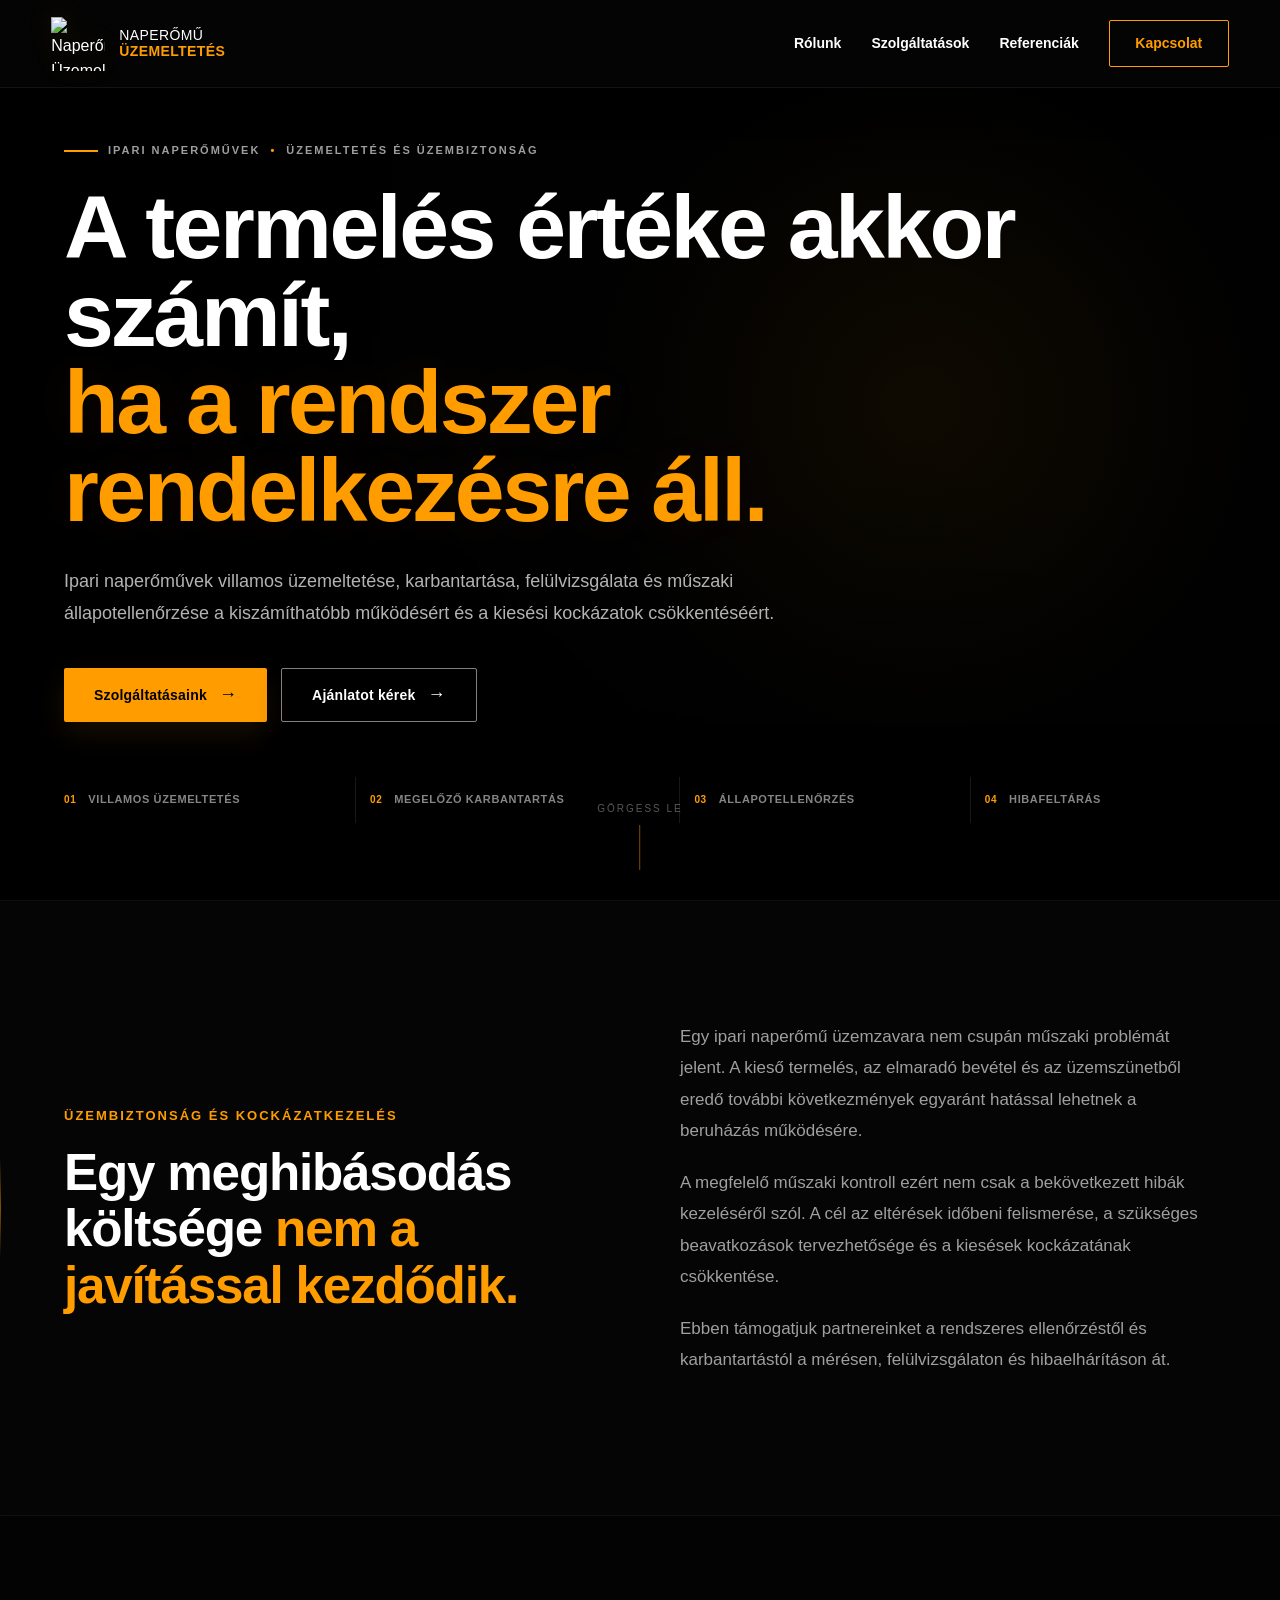
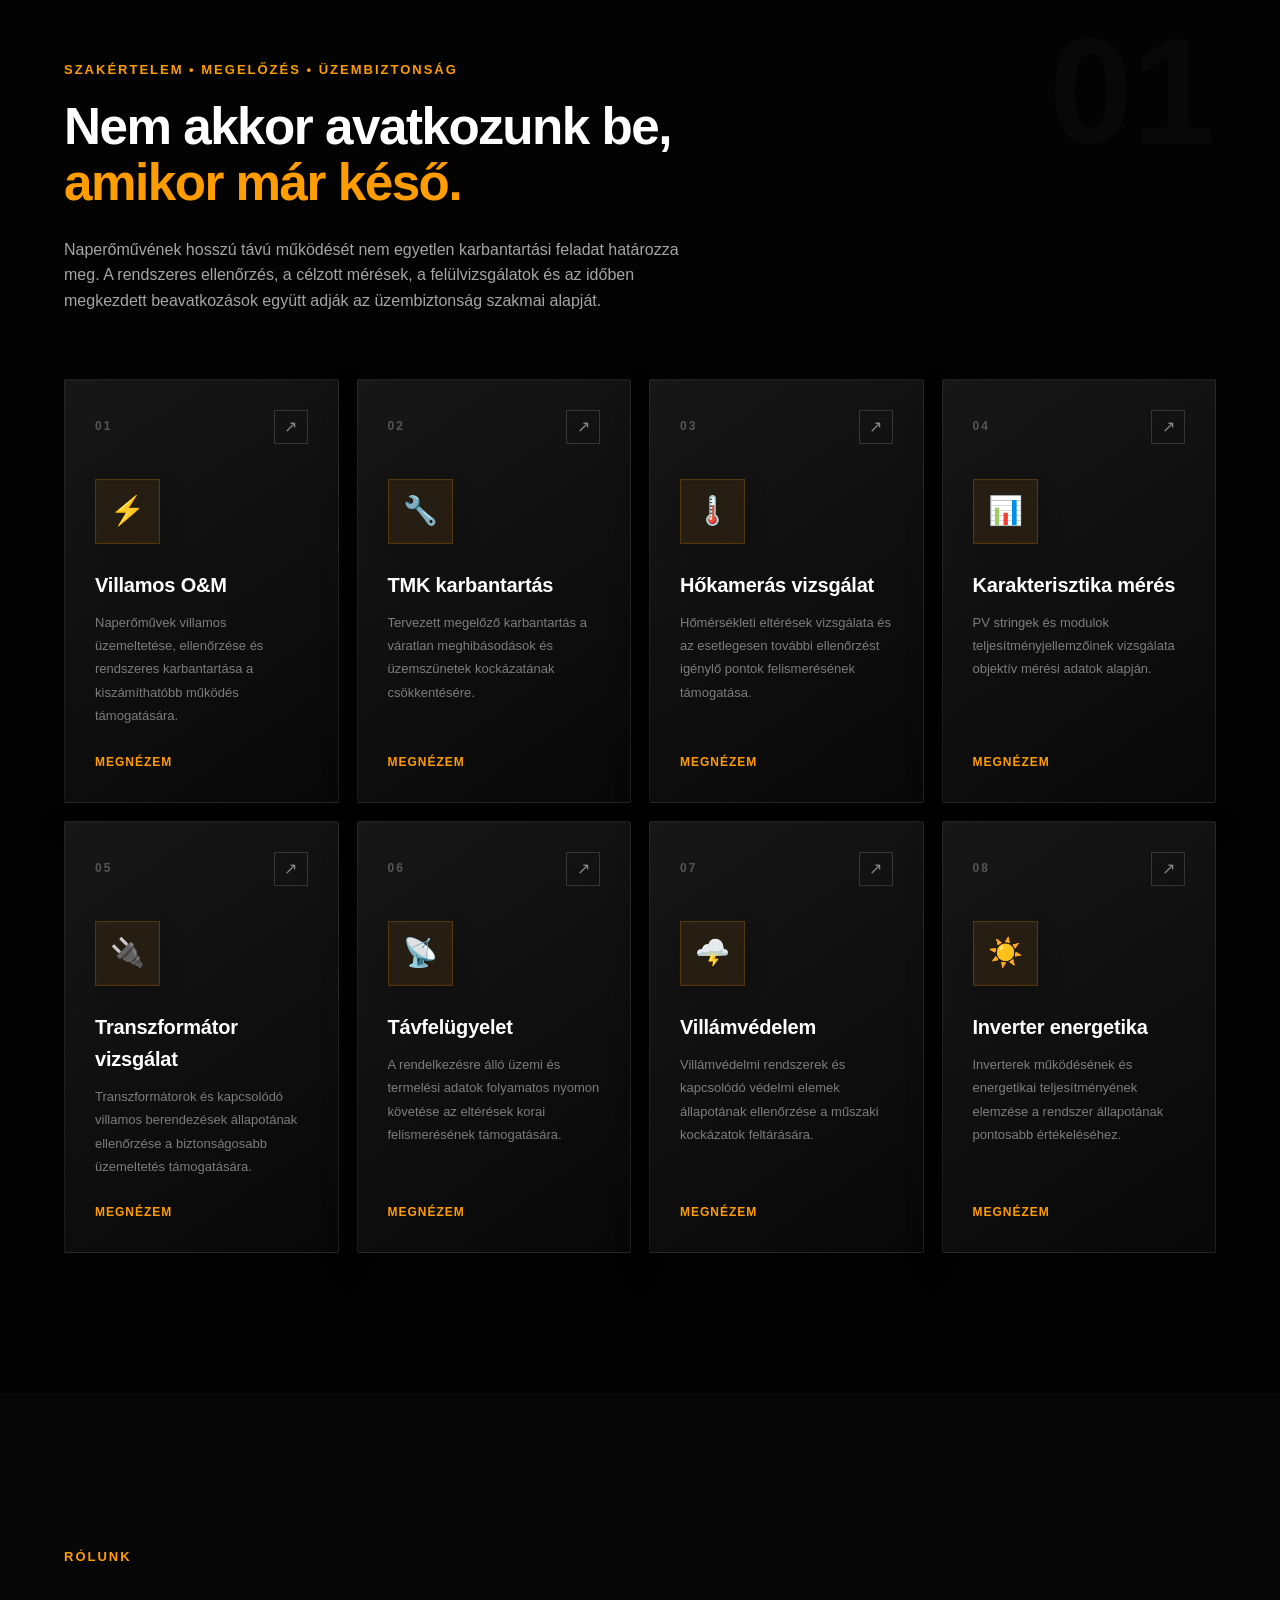
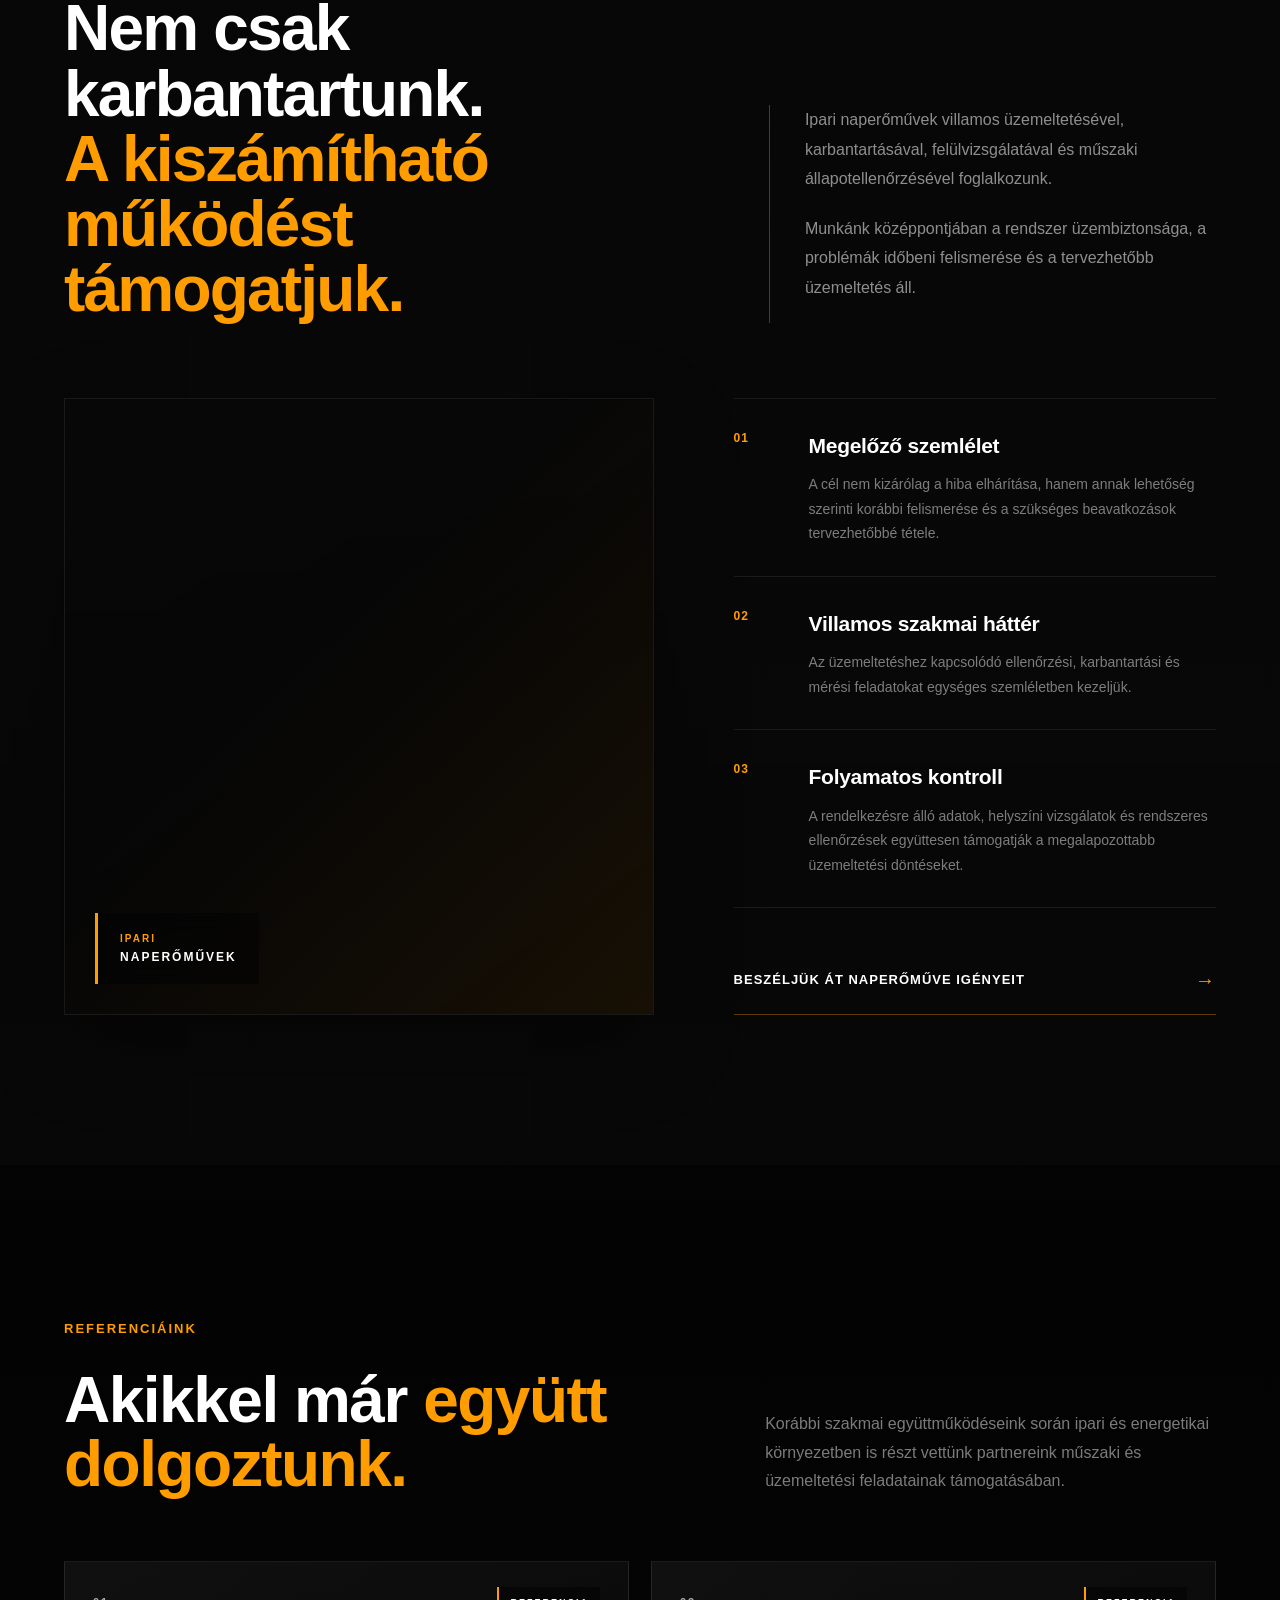
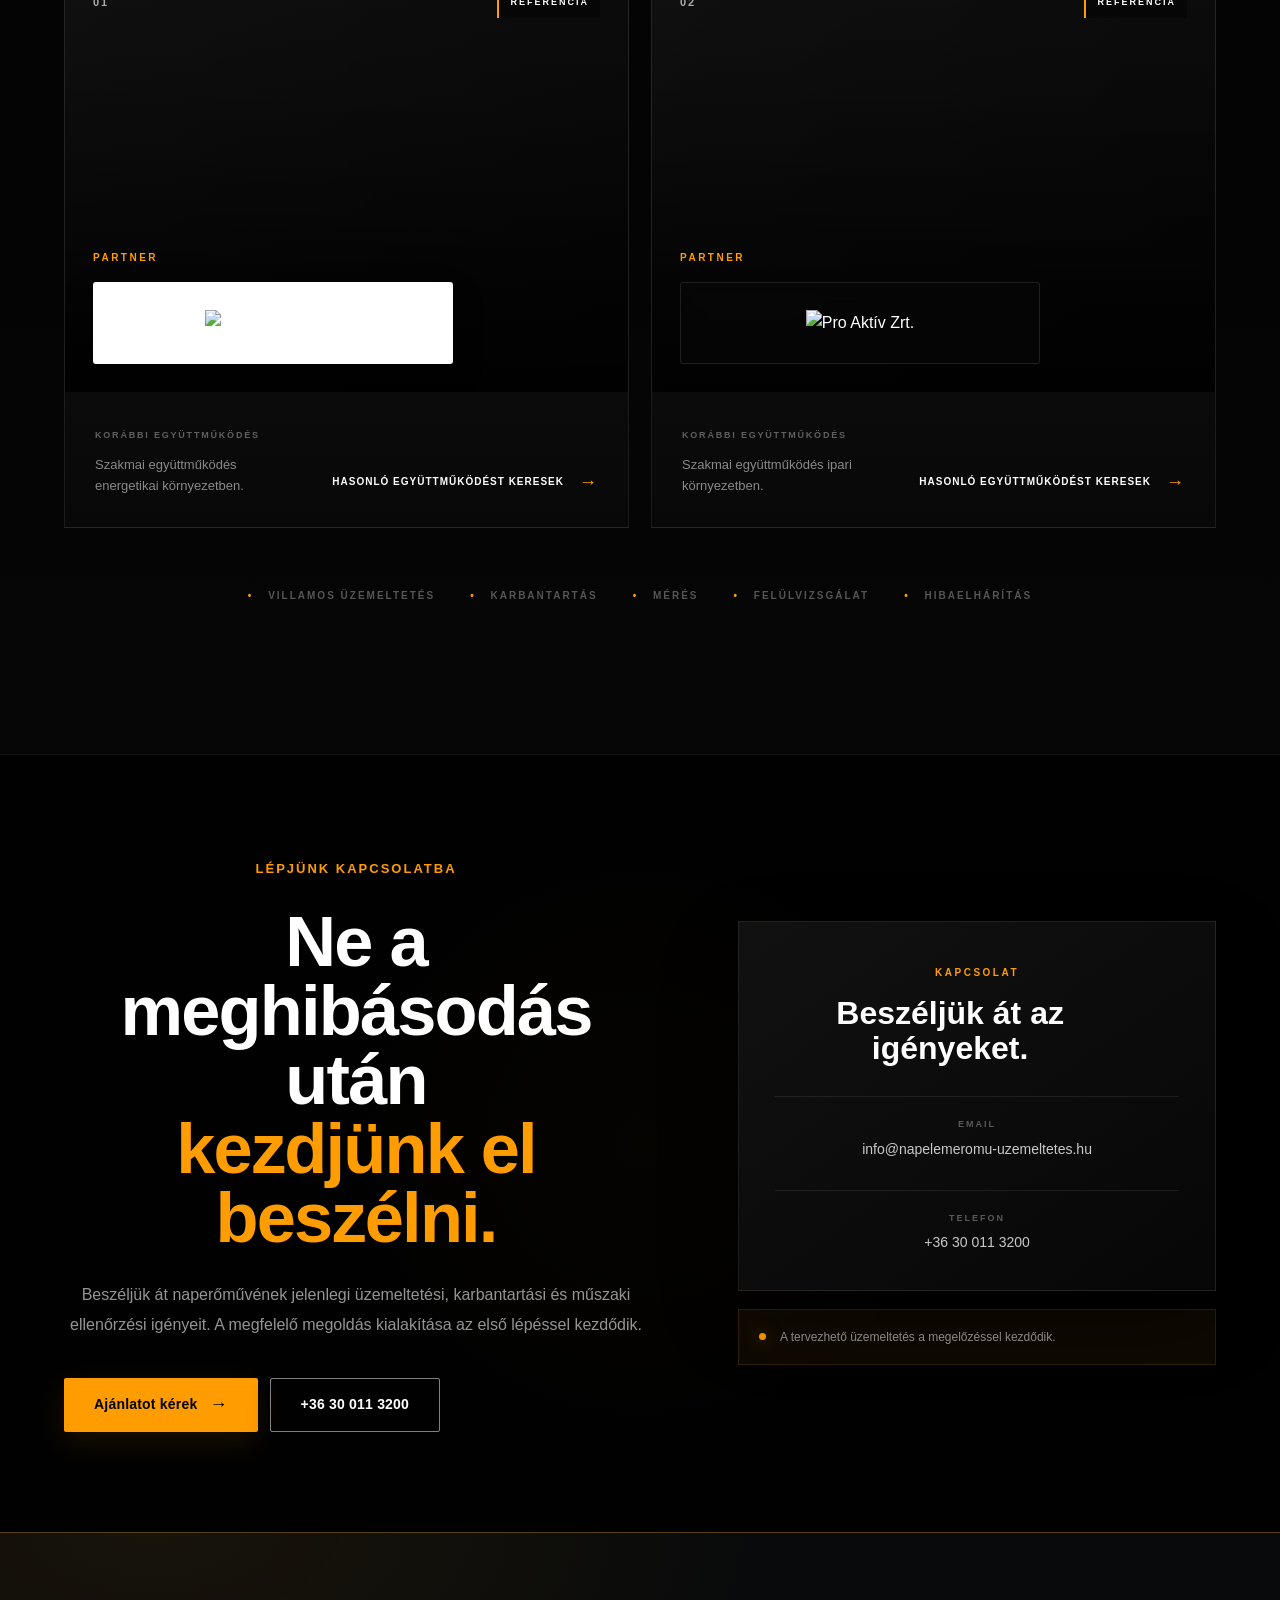
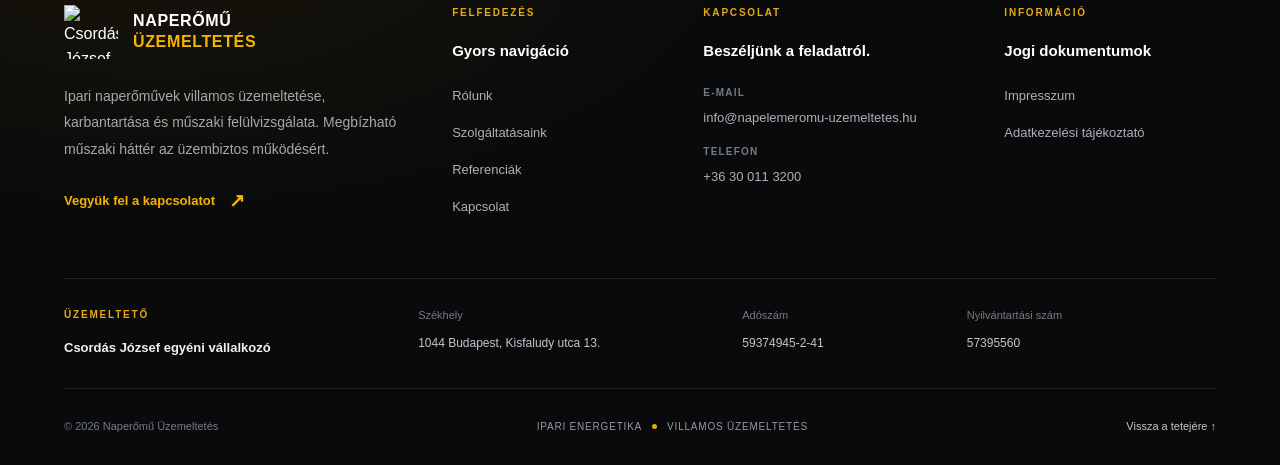
==== index.html @ d8855a9f "Add files via upload" ====
<!DOCTYPE html>
<html lang="hu">

<head>

    <meta charset="UTF-8">

    <meta
        name="viewport"
        content="width=device-width, initial-scale=1.0"
    >

    <title>
        Naperőmű Üzemeltetés | Villamos karbantartás és felülvizsgálat
    </title>

    <meta
        name="description"
        content="Ipari naperőművek villamos üzemeltetése, karbantartása, felülvizsgálata, mérése és hibafeltárása."
    >

    <link rel="stylesheet" href="style.css">
    <link rel="stylesheet" href="home.css">

</head>


<body id="top">


    <!-- =========================
         NAVBAR
    ========================== -->

    <header class="navbar">

        <div class="nav-container">

            <a href="index.html" class="logo">

                <img
                    src="images/logo.png"
                    alt="Naperőmű Üzemeltetés"
                >

                <div class="logo-text">

                    <span>
                        NAPERŐMŰ
                    </span>

                    <strong>
                        ÜZEMELTETÉS
                    </strong>

                </div>

            </a>


            <nav class="nav-menu">

                <a href="#rolunk">
                    Rólunk
                </a>

                <a href="#szolgaltatasok">
                    Szolgáltatások
                </a>

                <a href="#referenciak">
                    Referenciák
                </a>

                <a
                    href="#kapcsolat"
                    class="nav-button"
                >
                    Kapcsolat
                </a>

            </nav>


            <button
                class="menu-toggle"
                id="menuToggle"
            >
                ☰
            </button>

        </div>

    </header>



    <main>


        <!-- =========================
             HERO
        ========================== -->

        <section class="hero hero-premium">

            <div class="hero-overlay"></div>


            <div class="hero-content">


                <div class="hero-premium-label">

                    <span class="hero-premium-line"></span>

                    <span>
                        IPARI NAPERŐMŰVEK
                    </span>

                    <span class="hero-premium-dot">
                        •
                    </span>

                    <span>
                        ÜZEMELTETÉS ÉS ÜZEMBIZTONSÁG
                    </span>

                </div>



                <h1>

                    A termelés értéke akkor számít,
                    <span>
                        ha a rendszer rendelkezésre áll.
                    </span>

                </h1>



                <p>

                    Ipari naperőművek villamos üzemeltetése,
                    karbantartása, felülvizsgálata és műszaki
                    állapotellenőrzése a kiszámíthatóbb működésért
                    és a kiesési kockázatok csökkentéséért.

                </p>



                <div class="hero-buttons">

                    <a
                        href="#szolgaltatasok"
                        class="btn btn-primary"
                    >
                        Szolgáltatásaink
                        <span class="btn-arrow">→</span>
                    </a>


                    <a
                        href="#kapcsolat"
                        class="btn btn-outline"
                    >
                        Ajánlatot kérek
                        <span class="btn-arrow">→</span>
                    </a>

                </div>



                <div class="hero-trust">

                    <div class="hero-trust-item">

                        <span class="hero-trust-number">
                            01
                        </span>

                        <span>
                            Villamos üzemeltetés
                        </span>

                    </div>


                    <div class="hero-trust-item">

                        <span class="hero-trust-number">
                            02
                        </span>

                        <span>
                            Megelőző karbantartás
                        </span>

                    </div>


                    <div class="hero-trust-item">

                        <span class="hero-trust-number">
                            03
                        </span>

                        <span>
                            Állapotellenőrzés
                        </span>

                    </div>


                    <div class="hero-trust-item">

                        <span class="hero-trust-number">
                            04
                        </span>

                        <span>
                            Hibafeltárás
                        </span>

                    </div>

                </div>


            </div>


            <div class="hero-scroll">

                <span>
                    GÖRGESS LE
                </span>

                <div class="scroll-line"></div>

            </div>

        </section>



        <!-- =========================
             INTRO
        ========================== -->

        <section class="intro">

            <div class="section-container">

                <div class="intro-grid">


                    <div>

                        <span class="section-label">
                            ÜZEMBIZTONSÁG ÉS KOCKÁZATKEZELÉS
                        </span>


                        <h2>

                            Egy meghibásodás költsége
                            <span>
                                nem a javítással kezdődik.
                            </span>

                        </h2>

                    </div>


                    <div>

                        <p>
                            Egy ipari naperőmű üzemzavara nem csupán
                            műszaki problémát jelent. A kieső termelés,
                            az elmaradó bevétel és az üzemszünetből eredő
                            további következmények egyaránt hatással lehetnek
                            a beruházás működésére.
                        </p>


                        <p>
                            A megfelelő műszaki kontroll ezért nem csak
                            a bekövetkezett hibák kezeléséről szól.
                            A cél az eltérések időbeni felismerése,
                            a szükséges beavatkozások tervezhetősége
                            és a kiesések kockázatának csökkentése.
                        </p>


                        <p>
                            Ebben támogatjuk partnereinket a rendszeres
                            ellenőrzéstől és karbantartástól a mérésen,
                            felülvizsgálaton és hibaelhárításon át.
                        </p>

                    </div>

                </div>

            </div>

        </section>



        <!-- =========================
             SZOLGÁLTATÁSOK
        ========================== -->

        <section
            class="services"
            id="szolgaltatasok"
        >

            <div class="section-container">


                <div class="section-heading services-heading">


                    <span class="section-label">

                        SZAKÉRTELEM • MEGELŐZÉS • ÜZEMBIZTONSÁG

                    </span>


                    <h2>

                        Nem akkor avatkozunk be,
                        <span>
                            amikor már késő.
                        </span>

                    </h2>


                    <p>

                        Naperőművének hosszú távú működését nem egyetlen
                        karbantartási feladat határozza meg. A rendszeres
                        ellenőrzés, a célzott mérések, a felülvizsgálatok
                        és az időben megkezdett beavatkozások együtt adják
                        az üzembiztonság szakmai alapját.

                    </p>


                </div>



                <div class="services-grid">


                    <!-- 01 -->

                    <a
                        href="szolgaltatasok/villamos-om.html"
                        class="service-card"
                    >

                        <div class="service-top">

                            <span class="service-number">
                                01
                            </span>

                            <span class="service-arrow">
                                ↗
                            </span>

                        </div>


                        <div class="service-icon">
                            ⚡
                        </div>


                        <h3>
                            Villamos O&M
                        </h3>


                        <p>
                            Naperőművek villamos üzemeltetése,
                            ellenőrzése és rendszeres karbantartása
                            a kiszámíthatóbb működés támogatására.
                        </p>


                        <span class="service-link">
                            Megnézem
                        </span>

                    </a>



                    <!-- 02 -->

                    <a
                        href="szolgaltatasok/tmk-karbantartas.html"
                        class="service-card"
                    >

                        <div class="service-top">

                            <span class="service-number">
                                02
                            </span>

                            <span class="service-arrow">
                                ↗
                            </span>

                        </div>


                        <div class="service-icon">
                            🔧
                        </div>


                        <h3>
                            TMK karbantartás
                        </h3>


                        <p>
                            Tervezett megelőző karbantartás
                            a váratlan meghibásodások és
                            üzemszünetek kockázatának csökkentésére.
                        </p>


                        <span class="service-link">
                            Megnézem
                        </span>

                    </a>



                    <!-- 03 -->

                    <a
                        href="szolgaltatasok/hokameras-vizsgalat.html"
                        class="service-card"
                    >

                        <div class="service-top">

                            <span class="service-number">
                                03
                            </span>

                            <span class="service-arrow">
                                ↗
                            </span>

                        </div>


                        <div class="service-icon">
                            🌡️
                        </div>


                        <h3>
                            Hőkamerás vizsgálat
                        </h3>


                        <p>
                            Hőmérsékleti eltérések vizsgálata
                            és az esetlegesen további ellenőrzést
                            igénylő pontok felismerésének támogatása.
                        </p>


                        <span class="service-link">
                            Megnézem
                        </span>

                    </a>



                    <!-- 04 -->

                    <a
                        href="szolgaltatasok/karakterisztika.html"
                        class="service-card"
                    >

                        <div class="service-top">

                            <span class="service-number">
                                04
                            </span>

                            <span class="service-arrow">
                                ↗
                            </span>

                        </div>


                        <div class="service-icon">
                            📊
                        </div>


                        <h3>
                            Karakterisztika mérés
                        </h3>


                        <p>
                            PV stringek és modulok teljesítményjellemzőinek
                            vizsgálata objektív mérési adatok alapján.
                        </p>


                        <span class="service-link">
                            Megnézem
                        </span>

                    </a>
                                        <!-- 05 -->

                    <a
                        href="szolgaltatasok/transzformator.html"
                        class="service-card"
                    >

                        <div class="service-top">

                            <span class="service-number">
                                05
                            </span>

                            <span class="service-arrow">
                                ↗
                            </span>

                        </div>


                        <div class="service-icon">
                            🔌
                        </div>


                        <h3>
                            Transzformátor vizsgálat
                        </h3>


                        <p>
                            Transzformátorok és kapcsolódó villamos
                            berendezések állapotának ellenőrzése
                            a biztonságosabb üzemeltetés támogatására.
                        </p>


                        <span class="service-link">
                            Megnézem
                        </span>

                    </a>



                    <!-- 06 -->

                    <a
                        href="szolgaltatasok/tavfelugyelet.html"
                        class="service-card"
                    >

                        <div class="service-top">

                            <span class="service-number">
                                06
                            </span>

                            <span class="service-arrow">
                                ↗
                            </span>

                        </div>


                        <div class="service-icon">
                            📡
                        </div>


                        <h3>
                            Távfelügyelet
                        </h3>


                        <p>
                            A rendelkezésre álló üzemi és termelési
                            adatok folyamatos nyomon követése
                            az eltérések korai felismerésének támogatására.
                        </p>


                        <span class="service-link">
                            Megnézem
                        </span>

                    </a>



                    <!-- 07 -->

                    <a
                        href="szolgaltatasok/villamvedelem.html"
                        class="service-card"
                    >

                        <div class="service-top">

                            <span class="service-number">
                                07
                            </span>

                            <span class="service-arrow">
                                ↗
                            </span>

                        </div>


                        <div class="service-icon">
                            🌩️
                        </div>


                        <h3>
                            Villámvédelem
                        </h3>


                        <p>
                            Villámvédelmi rendszerek és kapcsolódó
                            védelmi elemek állapotának ellenőrzése
                            a műszaki kockázatok feltárására.
                        </p>


                        <span class="service-link">
                            Megnézem
                        </span>

                    </a>



                    <!-- 08 -->

                    <a
                        href="szolgaltatasok/inverter-energetika.html"
                        class="service-card"
                    >

                        <div class="service-top">

                            <span class="service-number">
                                08
                            </span>

                            <span class="service-arrow">
                                ↗
                            </span>

                        </div>


                        <div class="service-icon">
                            ☀️
                        </div>


                        <h3>
                            Inverter energetika
                        </h3>


                        <p>
                            Inverterek működésének és energetikai
                            teljesítményének elemzése a rendszer
                            állapotának pontosabb értékeléséhez.
                        </p>


                        <span class="service-link">
                            Megnézem
                        </span>

                    </a>


                </div>

            </div>

        </section>



        <!-- =========================
             RÓLUNK
        ========================== -->

        <section
            class="about about-premium"
            id="rolunk"
        >

            <div class="section-container">


                <div class="about-premium-top">


                    <div>

                        <span class="section-label">
                            RÓLUNK
                        </span>


                        <h2>

                            Nem csak karbantartunk.
                            <span>
                                A kiszámítható működést támogatjuk.
                            </span>

                        </h2>

                    </div>


                    <div class="about-premium-intro">

                        <p>
                            Ipari naperőművek villamos üzemeltetésével,
                            karbantartásával, felülvizsgálatával és
                            műszaki állapotellenőrzésével foglalkozunk.
                        </p>


                        <p>
                            Munkánk középpontjában a rendszer üzembiztonsága,
                            a problémák időbeni felismerése és a tervezhetőbb
                            üzemeltetés áll.
                        </p>

                    </div>


                </div>



                <div class="about-premium-main">


                    <div class="about-premium-image">

                        <div class="about-image-overlay"></div>


                        <div class="about-image-badge">

                            <span>
                                IPARI
                            </span>

                            NAPERŐMŰVEK

                        </div>

                    </div>



                    <div class="about-premium-content">


                        <div class="about-point">

                            <div class="about-point-number">
                                01
                            </div>


                            <div>

                                <h3>
                                    Megelőző szemlélet
                                </h3>


                                <p>
                                    A cél nem kizárólag a hiba elhárítása,
                                    hanem annak lehetőség szerinti korábbi
                                    felismerése és a szükséges beavatkozások
                                    tervezhetőbbé tétele.
                                </p>

                            </div>

                        </div>



                        <div class="about-point">

                            <div class="about-point-number">
                                02
                            </div>


                            <div>

                                <h3>
                                    Villamos szakmai háttér
                                </h3>


                                <p>
                                    Az üzemeltetéshez kapcsolódó ellenőrzési,
                                    karbantartási és mérési feladatokat
                                    egységes szemléletben kezeljük.
                                </p>

                            </div>

                        </div>



                        <div class="about-point">

                            <div class="about-point-number">
                                03
                            </div>


                            <div>

                                <h3>
                                    Folyamatos kontroll
                                </h3>


                                <p>
                                    A rendelkezésre álló adatok, helyszíni
                                    vizsgálatok és rendszeres ellenőrzések
                                    együttesen támogatják a megalapozottabb
                                    üzemeltetési döntéseket.
                                </p>

                            </div>

                        </div>



                        <a
                            href="#kapcsolat"
                            class="about-premium-button"
                        >

                            Beszéljük át naperőműve igényeit

                            <span>
                                →
                            </span>

                        </a>


                    </div>

                </div>

            </div>

        </section>
                <!-- =========================
             REFERENCIÁK
        ========================== -->

        <section
            class="references references-premium"
            id="referenciak"
        >

            <div class="section-container">


                <div class="references-premium-heading">


                    <div>

                        <span class="section-label">
                            REFERENCIÁINK
                        </span>


                        <h2>

                            Akikkel már
                            <span>
                                együtt dolgoztunk.
                            </span>

                        </h2>

                    </div>


                    <p>
                        Korábbi szakmai együttműködéseink során
                        ipari és energetikai környezetben is
                        részt vettünk partnereink műszaki és
                        üzemeltetési feladatainak támogatásában.
                    </p>


                </div>



                <div class="references-client-grid">


                    <!-- ID ENERGY -->

                    <article class="reference-client-card">


                        <div
                            class="reference-client-image reference-client-image-1"
                        >

                            <div class="reference-client-overlay"></div>


                            <div class="reference-client-top">

                                <span class="reference-client-number">
                                    01
                                </span>


                                <span class="reference-client-label">
                                    REFERENCIA
                                </span>

                            </div>


                            <div
                                class="reference-client-title reference-client-title-logo"
                            >

                                <span>
                                    PARTNER
                                </span>


                                <div
                                    class="reference-logo-box reference-logo-light"
                                >

                                    <img
                                        src="images/id-energy-logo.jpg"
                                        alt="ID Energy Group"
                                    >

                                </div>

                            </div>


                        </div>



                        <div class="reference-client-bottom">


                            <div>

                                <span class="reference-client-tag">
                                    KORÁBBI EGYÜTTMŰKÖDÉS
                                </span>


                                <p>
                                    Szakmai együttműködés
                                    energetikai környezetben.
                                </p>

                            </div>


                            <a href="#kapcsolat">

                                Hasonló együttműködést keresek

                                <strong>
                                    →
                                </strong>

                            </a>


                        </div>


                    </article>



                    <!-- PRO AKTÍV -->

                    <article class="reference-client-card">


                        <div
                            class="reference-client-image reference-client-image-2"
                        >

                            <div class="reference-client-overlay"></div>


                            <div class="reference-client-top">

                                <span class="reference-client-number">
                                    02
                                </span>


                                <span class="reference-client-label">
                                    REFERENCIA
                                </span>

                            </div>


                            <div
                                class="reference-client-title reference-client-title-logo"
                            >

                                <span>
                                    PARTNER
                                </span>


                                <div
                                    class="reference-logo-box reference-logo-dark"
                                >

                                    <img
                                        src="images/pro-aktiv-logo.png"
                                        alt="Pro Aktív Zrt."
                                    >

                                </div>

                            </div>


                        </div>



                        <div class="reference-client-bottom">


                            <div>

                                <span class="reference-client-tag">
                                    KORÁBBI EGYÜTTMŰKÖDÉS
                                </span>


                                <p>
                                    Szakmai együttműködés
                                    ipari környezetben.
                                </p>

                            </div>


                            <a href="#kapcsolat">

                                Hasonló együttműködést keresek

                                <strong>
                                    →
                                </strong>

                            </a>


                        </div>


                    </article>


                </div>



                <div class="references-premium-bottom">

                    <span>
                        VILLAMOS ÜZEMELTETÉS
                    </span>

                    <span>
                        KARBANTARTÁS
                    </span>

                    <span>
                        MÉRÉS
                    </span>

                    <span>
                        FELÜLVIZSGÁLAT
                    </span>

                    <span>
                        HIBAELHÁRÍTÁS
                    </span>

                </div>


            </div>

        </section>



        <!-- =========================
             KAPCSOLAT
        ========================== -->

        <section
            class="cta cta-premium"
            id="kapcsolat"
        >

            <div class="cta-overlay"></div>


            <div class="section-container">


                <div class="cta-premium-grid">


                    <div class="cta-premium-main">


                        <span class="section-label">
                            LÉPJÜNK KAPCSOLATBA
                        </span>


                        <h2>

                            Ne a meghibásodás után
                            <span>
                                kezdjünk el beszélni.
                            </span>

                        </h2>


                        <p>
                            Beszéljük át naperőművének jelenlegi
                            üzemeltetési, karbantartási és műszaki
                            ellenőrzési igényeit. A megfelelő megoldás
                            kialakítása az első lépéssel kezdődik.
                        </p>


                        <div class="cta-premium-buttons">


                            <a
                                href="mailto:info@napelemeromu-uzemeltetes.hu"
                                class="btn btn-primary"
                            >

                                Ajánlatot kérek

                                <span class="btn-arrow">
                                    →
                                </span>

                            </a>


                            <a
                                href="tel:+36300113200"
                                class="btn btn-outline"
                            >

                                +36 30 011 3200

                            </a>


                        </div>


                    </div>



                    <div class="cta-premium-side">


                        <div class="cta-contact-card">


                            <span class="cta-card-label">
                                KAPCSOLAT
                            </span>


                            <h3>

                                Beszéljük át
                                az igényeket.

                            </h3>



                            <div class="cta-contact-row">

                                <span>
                                    EMAIL
                                </span>


                                <a
                                    href="mailto:info@napelemeromu-uzemeltetes.hu"
                                >
                                    info@napelemeromu-uzemeltetes.hu
                                </a>

                            </div>



                            <div class="cta-contact-row">

                                <span>
                                    TELEFON
                                </span>


                                <a
                                    href="tel:+36300113200"
                                >
                                    +36 30 011 3200
                                </a>

                            </div>


                        </div>



                        <div class="cta-contact-note">

                            <span class="cta-note-dot"></span>


                            <p>
                                A tervezhető üzemeltetés
                                a megelőzéssel kezdődik.
                            </p>

                        </div>


                    </div>


                </div>

            </div>

        </section>


    </main>
        <!-- =========================
         FOOTER
    ========================== -->

    <footer class="footer footer-premium">
        <div class="section-container">

            <div class="footer-premium-main">

                <!-- BRAND -->
                <div class="footer-premium-brand">
                    <a href="index.html" class="footer-premium-logo">
                        <img src="images/logo.png" alt="Csordás József E.V.">
                        <span>
                            <strong>NAPERŐMŰ</strong>
                            <b>ÜZEMELTETÉS</b>
                        </span>
                    </a>

                    <p>
                        Ipari naperőművek villamos üzemeltetése,
                        karbantartása és műszaki felülvizsgálata.
                        Megbízható műszaki háttér az üzembiztos működésért.
                    </p>

                    <a href="index.html#kapcsolat" class="footer-premium-cta">
                        Vegyük fel a kapcsolatot <span>↗</span>
                    </a>
                </div>

                <!-- NAVIGÁCIÓ -->
                <div class="footer-premium-column">
                    <span class="footer-premium-label">FELFEDEZÉS</span>
                    <h3>Gyors navigáció</h3>

                    <a href="index.html#rolunk">Rólunk</a>
                    <a href="index.html#szolgaltatasok">Szolgáltatásaink</a>
                    <a href="index.html#referenciak">Referenciák</a>
                    <a href="index.html#kapcsolat">Kapcsolat</a>
                </div>

                <!-- KAPCSOLAT -->
                <div class="footer-premium-column">
                    <span class="footer-premium-label">KAPCSOLAT</span>
                    <h3>Beszéljünk a feladatról.</h3>

                    <span class="footer-premium-detail-label">E-MAIL</span>
                    <a href="mailto:info@napelemeromu-uzemeltetes.hu">
                        info@napelemeromu-uzemeltetes.hu
                    </a>

                    <span class="footer-premium-detail-label">TELEFON</span>
                    <a href="tel:+36300113200">
                        +36 30 011 3200
                    </a>
                </div>

                <!-- JOGI -->
                <div class="footer-premium-column">
                    <span class="footer-premium-label">INFORMÁCIÓ</span>
                    <h3>Jogi dokumentumok</h3>

                    <a href="impresszum.html">Impresszum</a>
                    <a href="adatkezeles.html">
                        Adatkezelési tájékoztató
                    </a>
                </div>

            </div>

            <!-- CÉGES ADATOK -->
            <div class="footer-premium-company">
                <div class="footer-premium-company-heading">
                    <span class="footer-premium-label">ÜZEMELTETŐ</span>
                    <strong>Csordás József egyéni vállalkozó</strong>
                </div>

                <div class="footer-premium-company-data">
                    <div>
                        <span>Székhely</span>
                        <strong>1044 Budapest, Kisfaludy utca 13.</strong>
                    </div>

                    <div>
                        <span>Adószám</span>
                        <strong>59374945-2-41</strong>
                    </div>

                    <div>
                        <span>Nyilvántartási szám</span>
                        <strong>57395560</strong>
                    </div>
                </div>
            </div>

            <!-- ALSÓ SÁV -->
            <div class="footer-premium-bottom">
                <span>
                    © <span id="footerYear"></span>
                    Naperőmű Üzemeltetés
                </span>

                <span class="footer-premium-bottom-note">
                    IPARI ENERGETIKA <i></i> VILLAMOS ÜZEMELTETÉS
                </span>

                <a href="#top" class="footer-premium-top">
                    Vissza a tetejére ↑
                </a>
            </div>

        </div>
    </footer>

    <script>
        document.getElementById("footerYear").textContent =
            new Date().getFullYear();
    </script>


    <script src="script.js"></script>

</body>

</html>
---- style.css ----
/* =========================
   ALAPOK
========================= */

* {
    margin: 0;
    padding: 0;
    box-sizing: border-box;
}

html {
    scroll-behavior: smooth;
}

body {
    font-family: Arial, Helvetica, sans-serif;
    background: #080808;
    color: #ffffff;
    line-height: 1.6;
    position: relative;
}

/* =========================
   TELJES OLDAL HÁTTÉR
========================= */

body::before {
    content: "";

    position: fixed;
    inset: 0;

    z-index: -2;

    background-image: url("images/hero.jpg");
    background-size: cover;
    background-position: center;
    background-repeat: no-repeat;
}

/* Sötétítő réteg az egész oldal felett */

body::after {
    content: "";

    position: fixed;
    inset: 0;

    z-index: -1;

    background:
        linear-gradient(
            180deg,
            rgba(0, 0, 0, 0.65),
            rgba(0, 0, 0, 0.78)
        );
}

a {
    color: inherit;
    text-decoration: none;
}

img {
    max-width: 100%;
    display: block;
}

.section-container {
    width: min(1200px, 90%);
    margin: 0 auto;
}

.section-label {
    display: inline-block;
    margin-bottom: 18px;

    color: #ff9d00;
    font-size: 13px;
    font-weight: 700;
    letter-spacing: 2px;
}


/* =========================
   NAVBAR
========================= */

.navbar {
    position: fixed;
    top: 0;
    left: 0;

    width: 100%;
    height: 88px;

    z-index: 1000;

    background: rgba(5, 5, 5, 0.9);
    backdrop-filter: blur(15px);

    border-bottom: 1px solid rgba(255, 255, 255, 0.08);
}

.nav-container {
    width: min(1300px, 92%);
    height: 100%;

    margin: 0 auto;

    display: flex;
    align-items: center;
    justify-content: space-between;
}

.logo {
    display: flex;
    align-items: center;
    gap: 14px;
}

.logo img {
    width: 52px;
    height: 52px;
    object-fit: contain;
}

.logo-text {
    display: flex;
    flex-direction: column;

    font-size: 14px;
    line-height: 1.1;
}

.logo-text span {
    color: #ffffff;
}

.logo-text strong {
    color: #ff9d00;
}

.nav-menu {
    display: flex;
    align-items: center;
    gap: 34px;
}

.nav-menu a {
    color: #ffffff;

    font-size: 14px;
    font-weight: 600;

    transition: 0.25s ease;
}

.nav-menu a:hover {
    color: #ff9d00;
}

.nav-menu .nav-button {
    padding: 11px 20px;

    border: 1px solid #ff9d00;
    color: #ff9d00;
}

.nav-menu .nav-button:hover {
    background: #ff9d00;
    color: #000000;
}

.menu-toggle {
    display: none;

    border: none;
    background: transparent;
    color: white;

    font-size: 28px;
    cursor: pointer;
}


/* =========================
   HERO
========================= */

.hero {
    min-height: 100vh;

    position: relative;

    display: flex;
    align-items: center;
    justify-content: center;

    background: transparent;
}

.hero-overlay {
    position: absolute;
    inset: 0;

    background:
        linear-gradient(
            90deg,
            rgba(0, 0, 0, 0.45),
            rgba(0, 0, 0, 0.15),
            rgba(0, 0, 0, 0.45)
        );
}

.hero-content {
    position: relative;
    z-index: 2;

    width: min(1000px, 90%);

    margin-top: 80px;
}

.hero-label {
    display: block;

    margin-bottom: 22px;

    color: #ff9d00;

    font-size: 14px;
    font-weight: 700;

    letter-spacing: 3px;
}

.hero h1 {
    max-width: 850px;

    font-size: clamp(42px, 6vw, 78px);
    line-height: 1.05;

    font-weight: 800;
}

.hero h1 span {
    color: #ff9d00;
}

.hero p {
    max-width: 700px;

    margin-top: 28px;

    color: #dddddd;

    font-size: 18px;
}

.hero-buttons {
    display: flex;
    gap: 14px;

    margin-top: 38px;
}

.btn {
    display: inline-flex;

    align-items: center;
    justify-content: center;

    min-height: 50px;

    padding: 0 28px;

    font-size: 14px;
    font-weight: 700;

    transition: 0.25s ease;
}

.btn-primary {
    background: #ff9d00;
    color: #000000;
}

.btn-primary:hover {
    background: #ffffff;
}

.btn-outline {
    border: 1px solid rgba(255,255,255,0.5);
}

.btn-outline:hover {
    border-color: #ff9d00;
    color: #ff9d00;
}

.hero-scroll {
    position: absolute;

    bottom: 30px;
    left: 50%;

    transform: translateX(-50%);

    display: flex;
    flex-direction: column;
    align-items: center;

    gap: 8px;

    color: #aaaaaa;

    font-size: 10px;
    letter-spacing: 2px;
}

.scroll-line {
    width: 1px;
    height: 45px;

    background: #ff9d00;
}


/* =========================
   INTRO
========================= */

.intro {
    padding: 120px 0;
    background: rgba(5, 5, 5, 0.72);
    backdrop-filter: blur(2px);
}

.intro-grid {
    display: grid;
    grid-template-columns: 1fr 1fr;

    gap: 80px;
}

.intro h2,
.section-heading h2,
.about h2,
.cta h2 {
    font-size: clamp(35px, 4vw, 56px);
    line-height: 1.1;
}

.intro h2 span,
.about h2 span,
.cta h2 span {
    color: #ff9d00;
}

.intro p {
    margin-bottom: 20px;

    color: #aaaaaa;

    font-size: 17px;
}


/* =========================
   SERVICES
========================= */

.services {
    padding: 140px 0;

    background: rgba(3, 3, 3, 0.78);

    backdrop-filter: blur(3px);
}

.services-heading {
    max-width: 760px;
}

.services-heading h2 span {
    color: #ff9d00;
}

.services-heading p {
    max-width: 650px;

    margin-top: 25px;

    color: #a5a5a5;

    font-size: 16px;
}


/* GRID */

.services-grid {
    display: grid;

    grid-template-columns: repeat(4, 1fr);

    gap: 16px;

    margin-top: 65px;
}


/* CARD */

.service-card {
    position: relative;

    min-height: 340px;

    padding: 30px;

    display: flex;
    flex-direction: column;

    background:
        linear-gradient(
            145deg,
            rgba(25, 25, 25, 0.94),
            rgba(8, 8, 8, 0.92)
        );

    border: 1px solid rgba(255, 255, 255, 0.08);

    overflow: hidden;

    transition:
        transform 0.35s ease,
        border-color 0.35s ease,
        box-shadow 0.35s ease;
}


/* ORANGE GLOW */

.service-card::before {
    content: "";

    position: absolute;

    width: 160px;
    height: 160px;

    top: -80px;
    right: -80px;

    background: #ff9d00;

    opacity: 0;

    filter: blur(80px);

    transition: opacity 0.35s ease;
}


/* BOTTOM LINE */

.service-card::after {
    content: "";

    position: absolute;

    left: 0;
    bottom: 0;

    width: 0;
    height: 3px;

    background: #ff9d00;

    transition: width 0.35s ease;
}


/* TOP */

.service-top {
    display: flex;

    align-items: center;
    justify-content: space-between;
}

.service-number {
    color: #555555;

    font-size: 12px;
    font-weight: 700;

    letter-spacing: 1px;
}

.service-arrow {
    width: 34px;
    height: 34px;

    display: flex;

    align-items: center;
    justify-content: center;

    border: 1px solid rgba(255,255,255,0.15);

    color: #888888;

    transition: 0.3s ease;
}


/* ICON */

.service-icon {
    width: 65px;
    height: 65px;

    margin-top: 35px;

    display: flex;

    align-items: center;
    justify-content: center;

    background: rgba(255, 157, 0, 0.08);

    border: 1px solid rgba(255, 157, 0, 0.2);

    font-size: 28px;

    transition: 0.3s ease;
}


/* TITLE */

.service-card h3 {
    margin-top: 25px;

    font-size: 20px;

    font-weight: 700;
}


/* DESCRIPTION */

.service-card p {
    margin-top: 10px;

    color: #858585;

    font-size: 13px;

    line-height: 1.7;
}


/* LINK */

.service-link {
    margin-top: auto;

    padding-top: 25px;

    color: #ff9d00;

    font-size: 12px;

    font-weight: 700;

    text-transform: uppercase;

    letter-spacing: 1px;
}


/* HOVER */

.service-card:hover {
    transform: translateY(-8px);

    border-color: rgba(255, 157, 0, 0.4);

    box-shadow:
        0 20px 60px rgba(0,0,0,0.45);
}

.service-card:hover::before {
    opacity: 0.15;
}

.service-card:hover::after {
    width: 100%;
}

.service-card:hover .service-arrow {
    background: #ff9d00;

    border-color: #ff9d00;

    color: #000000;

    transform: rotate(45deg);
}

.service-card:hover .service-icon {
    background: rgba(255, 157, 0, 0.16);

    border-color: rgba(255, 157, 0, 0.5);

    transform: scale(1.05);
}


/* =========================
   ABOUT
========================= */

.about {
    padding: 120px 0;
    background: rgba(8, 8, 8, 0.72);
}

.about-grid {
    display: grid;

    grid-template-columns: 1fr 1fr;

    gap: 80px;

    align-items: center;
}

.about-image {
    min-height: 520px;

    background:
        linear-gradient(
            rgba(0,0,0,0.15),
            rgba(0,0,0,0.3)
        ),
        url("images/hero.jpg");

    background-size: cover;
    background-position: center;
}

.about-content p {
    margin-top: 20px;

    color: #999999;
}

.text-button {
    display: inline-block;

    margin-top: 30px;

    color: #ff9d00;

    font-weight: 700;
}


/* =========================
   REFERENCES
========================= */

.references {
    padding: 120px 0;
    background: rgba(3, 3, 3, 0.78);
}

.references-grid {
    display: grid;

    grid-template-columns: repeat(3, 1fr);

    gap: 20px;
}

.reference-card {
    background: #101010;

    border: 1px solid #1d1d1d;

    overflow: hidden;
}

.reference-image {
    height: 250px;

    background:
        linear-gradient(
            rgba(0,0,0,0.1),
            rgba(0,0,0,0.3)
        ),
        url("images/hero.jpg");

    background-size: cover;
    background-position: center;
}

.reference-content {
    padding: 25px;
}

.reference-content span {
    color: #ff9d00;

    font-size: 11px;
    font-weight: 700;

    letter-spacing: 2px;
}

.reference-content h3 {
    margin-top: 8px;
}

.reference-content p {
    margin-top: 5px;

    color: #888888;
}


/* =========================
   CTA
========================= */

.cta {
    position: relative;

    min-height: 550px;

    display: flex;
    align-items: center;
    justify-content: center;

    text-align: center;

    background:
        url("images/hero.jpg")
        center / cover;
}

.cta-overlay {
    position: absolute;
    inset: 0;

    background: rgba(0,0,0,0.78);
}

.cta-content {
    position: relative;
    z-index: 2;

    width: min(800px, 90%);
}

.cta-content p {
    margin: 25px auto 35px;

    max-width: 650px;

    color: #aaaaaa;
}


/* =========================
   FOOTER
========================= */

.footer {
    padding: 80px 0 30px;

    background: #030303;
}

.footer-grid {
    display: grid;

    grid-template-columns: 2fr 1fr 1fr;

    gap: 60px;
}

.footer-logo {
    color: #ff9d00;

    font-size: 20px;
    font-weight: 800;
}

.footer-grid p {
    max-width: 350px;

    margin-top: 15px;

    color: #777777;
}

.footer h4 {
    margin-bottom: 18px;
}

.footer-grid a {
    display: block;

    margin-bottom: 10px;

    color: #888888;

    font-size: 14px;

    transition: 0.2s;
}

.footer-grid a:hover {
    color: #ff9d00;
}

.footer-bottom {
    display: flex;
    justify-content: space-between;

    margin-top: 60px;
    padding-top: 25px;

    border-top: 1px solid #1b1b1b;

    color: #555555;

    font-size: 12px;
}


/* =========================
   MOBIL
========================= */

@media (max-width: 1000px) {

    .services-grid {
        grid-template-columns: repeat(2, 1fr);
    }

    .intro-grid,
    .about-grid {
        grid-template-columns: 1fr;
    }

    .references-grid {
        grid-template-columns: 1fr;
    }

    .about-image {
        min-height: 400px;
    }

}


@media (max-width: 700px) {

    .navbar {
        height: 72px;
    }

    .nav-menu {
        position: absolute;

        top: 72px;
        left: 0;

        width: 100%;

        display: none;
        flex-direction: column;

        padding: 25px;

        background: #080808;
    }

    .nav-menu.active {
        display: flex;
    }

    .menu-toggle {
        display: block;
    }

    .hero h1 {
        font-size: 43px;
    }

    .hero p {
        font-size: 16px;
    }

    .hero-buttons {
        flex-direction: column;
    }

    .btn {
        width: 100%;
    }

    .services-grid {
        grid-template-columns: 1fr;
    }

    .intro,
    .services,
    .about,
    .references {
        padding: 80px 0;
    }

    .footer-grid {
        grid-template-columns: 1fr;
    }

    .footer-bottom {
        flex-direction: column;
        gap: 10px;
    }

}
---- home.css ----
/* =========================================================
   HOME PAGE - PREMIUM POLISH
========================================================= */

:root {
    --accent: #ff9d00;
    --accent-soft: rgba(255, 157, 0, 0.12);
    --white-soft: rgba(255, 255, 255, 0.72);
    --white-muted: rgba(255, 255, 255, 0.48);
    --border-soft: rgba(255, 255, 255, 0.09);
    --panel: rgba(10, 10, 10, 0.74);
}


/* =========================================================
   NAVBAR
========================================================= */

.navbar {
    background:
        linear-gradient(
            180deg,
            rgba(4, 4, 4, 0.96),
            rgba(4, 4, 4, 0.82)
        );

    border-bottom-color: rgba(255, 255, 255, 0.06);

    box-shadow:
        0 10px 40px rgba(0, 0, 0, 0.22);
}

.nav-container {
    max-width: 1380px;
}

.logo {
    transition: 0.3s ease;
}

.logo:hover {
    transform: translateY(-1px);
}

.logo img {
    width: 54px;
    height: 54px;
    filter: drop-shadow(0 0 12px rgba(255, 157, 0, 0.12));
}

.logo-text {
    letter-spacing: 0.4px;
}

.nav-menu {
    gap: 30px;
}

.nav-menu a {
    position: relative;
}

.nav-menu a:not(.nav-button)::after {
    content: "";

    position: absolute;
    left: 0;
    bottom: -9px;

    width: 0;
    height: 1px;

    background: var(--accent);

    transition: width 0.25s ease;
}

.nav-menu a:not(.nav-button):hover::after {
    width: 100%;
}

.nav-menu .nav-button {
    min-width: 120px;
    text-align: center;

    border-radius: 2px;

    box-shadow:
        0 0 0 rgba(255, 157, 0, 0);
}

.nav-menu .nav-button:hover {
    box-shadow:
        0 0 30px rgba(255, 157, 0, 0.12);
}


/* =========================================================
   HERO
========================================================= */

.hero {
    min-height: 100vh;
    overflow: hidden;
}

.hero::after {
    content: "";

    position: absolute;
    inset: 0;

    pointer-events: none;

    background:
        linear-gradient(
            180deg,
            rgba(0, 0, 0, 0.05) 0%,
            rgba(0, 0, 0, 0.00) 48%,
            rgba(0, 0, 0, 0.42) 100%
        );
}

.hero-overlay {
    background:
        linear-gradient(
            90deg,
            rgba(0, 0, 0, 0.72),
            rgba(0, 0, 0, 0.34),
            rgba(0, 0, 0, 0.24)
        );
}

.hero-content {
    width: min(1180px, 90%);

    margin-top: 70px;
}

.hero-label {
    position: relative;

    padding-left: 18px;
}

.hero-label::before {
    content: "";

    position: absolute;
    left: 0;
    top: 50%;

    width: 3px;
    height: 18px;

    transform: translateY(-50%);

    background: var(--accent);
}

.hero h1 {
    max-width: 1050px;

    font-size: clamp(48px, 6.8vw, 92px);

    letter-spacing: -2px;
}

.hero h1 span {
    display: inline-block;

    text-shadow:
        0 0 35px rgba(255, 157, 0, 0.08);
}

.hero p {
    max-width: 740px;

    color: rgba(255, 255, 255, 0.78);

    font-size: 19px;

    line-height: 1.75;
}

.hero-buttons {
    margin-top: 42px;
}

.btn {
    min-width: 165px;
    min-height: 54px;

    padding: 0 30px;

    border-radius: 2px;

    letter-spacing: 0.2px;

    box-shadow:
        0 10px 30px rgba(0, 0, 0, 0.16);
}

.btn-primary {
    box-shadow:
        0 10px 30px rgba(255, 157, 0, 0.10);
}

.btn-primary:hover {
    transform: translateY(-2px);

    box-shadow:
        0 15px 35px rgba(255, 157, 0, 0.18);
}

.btn-outline:hover {
    transform: translateY(-2px);
}

.hero-scroll {
    opacity: 0.78;
}

.scroll-line {
    position: relative;
    overflow: hidden;
}

.scroll-line::after {
    content: "";

    position: absolute;
    top: -100%;

    width: 100%;
    height: 100%;

    background: #ffffff;

    animation: scrollPulse 2.3s infinite ease-in-out;
}

@keyframes scrollPulse {
    0% {
        top: -100%;
    }

    45% {
        top: 100%;
    }

    100% {
        top: 100%;
    }
}


/* =========================================================
   INTRO
========================================================= */

.intro {
    position: relative;

    border-top: 1px solid rgba(255, 255, 255, 0.04);
    border-bottom: 1px solid rgba(255, 255, 255, 0.04);
}

.intro::before {
    content: "";

    position: absolute;
    left: 0;
    top: 50%;

    width: 1px;
    height: 100px;

    transform: translateY(-50%);

    background:
        linear-gradient(
            to bottom,
            transparent,
            var(--accent),
            transparent
        );

    opacity: 0.5;
}

.intro-grid {
    align-items: center;
}

.intro h2,
.section-heading h2,
.about h2,
.cta h2 {
    letter-spacing: -1.2px;
}

.intro p {
    color: rgba(255, 255, 255, 0.62);

    line-height: 1.85;
}


/* =========================================================
   SERVICES
========================================================= */

.services {
    position: relative;
}

.services::before {
    content: "01";

    position: absolute;
    right: 5%;
    top: 100px;

    color: rgba(255, 255, 255, 0.025);

    font-size: 150px;
    font-weight: 900;
    line-height: 1;
}

.services-heading {
    position: relative;
    z-index: 2;
}

.services-heading h2 {
    letter-spacing: -1.5px;
}

.services-grid {
    position: relative;
    z-index: 2;

    gap: 18px;
}

.service-card {
    min-height: 360px;

    border-radius: 2px;

    background:
        linear-gradient(
            145deg,
            rgba(24, 24, 24, 0.96),
            rgba(8, 8, 8, 0.95)
        );

    box-shadow:
        inset 0 1px 0 rgba(255,255,255,0.025),
        0 15px 40px rgba(0,0,0,0.12);
}

.service-card h3 {
    letter-spacing: -0.2px;
}

.service-card p {
    max-width: 260px;

    color: rgba(255,255,255,0.46);

    line-height: 1.8;
}

.service-number {
    letter-spacing: 2px;
}

.service-icon {
    box-shadow:
        inset 0 0 0 1px rgba(255, 157, 0, 0.03),
        0 10px 25px rgba(0,0,0,0.18);
}

.service-link {
    transition: 0.25s ease;
}

.service-card:hover .service-link {
    letter-spacing: 1.5px;
}


/* =========================================================
   ABOUT
========================================================= */

.about {
    position: relative;
}

.about-grid {
    gap: 90px;
}

.about-image {
    position: relative;

    min-height: 560px;

    overflow: hidden;

    border: 1px solid var(--border-soft);

    box-shadow:
        0 25px 70px rgba(0, 0, 0, 0.24);
}

.about-image::before {
    content: "";

    position: absolute;
    inset: 0;

    background:
        linear-gradient(
            135deg,
            rgba(255,157,0,0.03),
            transparent 40%,
            rgba(0,0,0,0.45)
        );

    z-index: 2;
}

.about-image::after {
    content: "ÜZEMBIZTONSÁG • MÉRÉS • KARBANTARTÁS";

    position: absolute;

    left: 28px;
    bottom: 28px;

    padding: 10px 14px;

    color: #ffffff;

    font-size: 10px;
    font-weight: 700;

    letter-spacing: 2px;

    background: rgba(0, 0, 0, 0.58);

    border-left: 2px solid var(--accent);

    backdrop-filter: blur(8px);

    z-index: 3;
}

.about-content {
    max-width: 620px;
}

.about-content p {
    color: rgba(255,255,255,0.57);

    line-height: 1.85;
}

.text-button {
    position: relative;

    padding-bottom: 6px;
}

.text-button::after {
    content: "";

    position: absolute;
    left: 0;
    bottom: 0;

    width: 35px;
    height: 1px;

    background: var(--accent);

    transition: 0.25s ease;
}

.text-button:hover::after {
    width: 100%;
}


/* =========================================================
   REFERENCES
========================================================= */

.references {
    position: relative;
}

.reference-card {
    position: relative;

    border-radius: 2px;

    background:
        linear-gradient(
            180deg,
            rgba(18,18,18,0.96),
            rgba(10,10,10,0.96)
        );

    border-color: rgba(255,255,255,0.07);

    transition:
        transform 0.35s ease,
        border-color 0.35s ease,
        box-shadow 0.35s ease;
}

.reference-card:hover {
    transform: translateY(-7px);

    border-color: rgba(255,157,0,0.28);

    box-shadow:
        0 22px 50px rgba(0,0,0,0.28);
}

.reference-image {
    position: relative;

    height: 280px;

    filter: saturate(0.82);
    transition: 0.5s ease;
}

.reference-image::after {
    content: "";

    position: absolute;
    inset: 0;

    background:
        linear-gradient(
            180deg,
            rgba(0,0,0,0.02),
            rgba(0,0,0,0.48)
        );
}

.reference-card:hover .reference-image {
    filter: saturate(1);
    transform: scale(1.02);
}

.reference-content {
    position: relative;

    padding: 28px 26px 30px;
}

.reference-content::before {
    content: "";

    position: absolute;
    left: 26px;
    top: 0;

    width: 36px;
    height: 2px;

    background: var(--accent);
}

.reference-content h3 {
    font-size: 22px;
    letter-spacing: -0.3px;
}

.reference-content p {
    color: rgba(255,255,255,0.48);

    line-height: 1.6;
}


/* =========================================================
   CTA
========================================================= */

.cta {
    min-height: 620px;

    border-top: 1px solid rgba(255,255,255,0.05);
}

.cta::before {
    content: "";

    position: absolute;
    inset: 0;

    background:
        radial-gradient(
            circle at center,
            rgba(255,157,0,0.08),
            transparent 45%
        );

    pointer-events: none;
}

.cta-content {
    padding: 50px 0;
}

.cta-content h2 {
    max-width: 950px;
    margin: 0 auto;
}

.cta-content p {
    color: rgba(255,255,255,0.58);

    line-height: 1.8;
}

.cta .btn-primary {
    min-width: 190px;
}


/* =========================================================
   FOOTER
========================================================= */

.footer {
    border-top: 1px solid rgba(255,255,255,0.06);

    background:
        linear-gradient(
            180deg,
            #050505,
            #020202
        );
}

.footer-logo {
    letter-spacing: 1px;

    line-height: 1.05;
}

.footer-grid {
    align-items: start;
}

.footer h4 {
    color: #ffffff;

    font-size: 13px;

    letter-spacing: 1px;

    text-transform: uppercase;
}

.footer-grid p {
    color: rgba(255,255,255,0.45);

    line-height: 1.75;
}

.footer-grid a {
    color: rgba(255,255,255,0.48);
}

.footer-grid a:hover {
    color: var(--accent);
}

.footer-bottom {
    border-top-color: rgba(255,255,255,0.07);
}


/* =========================================================
   FINOM KÉPERNYŐS MÉRETIGAZÍTÁS
========================================================= */

@media (max-width: 1000px) {

    .hero h1 {
        font-size: clamp(48px, 8vw, 75px);
    }

    .about-image {
        min-height: 460px;
    }

}


@media (max-width: 700px) {

    .logo img {
        width: 46px;
        height: 46px;
    }

    .logo-text {
        display: none;
    }

    .hero-content {
        margin-top: 45px;
    }

    .hero h1 {
        font-size: 43px;
        letter-spacing: -1px;
    }

    .hero p {
        font-size: 16px;
        line-height: 1.65;
    }

    .hero-buttons {
        gap: 10px;
    }

    .btn {
        min-height: 52px;
    }

    .intro::before {
        display: none;
    }

    .service-card {
        min-height: 330px;
    }

    .about-image {
        min-height: 360px;
    }

    .about-image::after {
        left: 18px;
        bottom: 18px;

        font-size: 8px;
        letter-spacing: 1.5px;
    }

    .reference-image {
        height: 230px;
    }

    .cta {
        min-height: 560px;
    }

}
/* =========================================================
   PREMIUM ABOUT
========================================================= */

.about-premium {
    position: relative;

    padding: 150px 0;

    background:
        linear-gradient(
            180deg,
            rgba(7,7,7,0.78),
            rgba(8,8,8,0.92)
        );
}

.about-premium-top {
    display: grid;

    grid-template-columns: 1.15fr 0.85fr;

    gap: 100px;

    align-items: end;

    margin-bottom: 75px;
}

.about-premium-top h2 {
    max-width: 800px;

    margin-top: 10px;

    font-size: clamp(42px, 5vw, 72px);

    line-height: 1.02;

    letter-spacing: -1.8px;
}

.about-premium-top h2 span {
    display: block;

    color: var(--accent);
}

.about-premium-intro {
    padding-left: 35px;

    border-left: 1px solid rgba(255,157,0,0.35);
}

.about-premium-intro p {
    margin-bottom: 20px;

    color: rgba(255,255,255,0.55);

    font-size: 16px;

    line-height: 1.85;
}

.about-premium-main {
    display: grid;

    grid-template-columns: 1.1fr 0.9fr;

    gap: 80px;

    align-items: stretch;
}

.about-premium-image {
    position: relative;

    min-height: 610px;

    background:
        linear-gradient(
            145deg,
            rgba(0,0,0,0.02),
            rgba(0,0,0,0.42)
        ),
        url("images/hero.jpg");

    background-size: cover;
    background-position: center;

    border: 1px solid rgba(255,255,255,0.08);

    overflow: hidden;

    box-shadow:
        0 30px 80px rgba(0,0,0,0.3);
}

.about-premium-image::before {
    content: "";

    position: absolute;
    inset: 0;

    background:
        linear-gradient(
            135deg,
            transparent 40%,
            rgba(255,157,0,0.08)
        );
}

.about-image-badge {
    position: absolute;

    left: 30px;
    bottom: 30px;

    padding: 18px 22px;

    background: rgba(5,5,5,0.72);

    border-left: 3px solid var(--accent);

    backdrop-filter: blur(12px);

    color: #ffffff;

    font-size: 12px;

    font-weight: 800;

    letter-spacing: 2px;

    line-height: 1.5;

    z-index: 3;
}

.about-image-badge span {
    display: block;

    color: var(--accent);

    font-size: 10px;

    margin-bottom: 2px;
}

.about-premium-content {
    display: flex;

    flex-direction: column;

    justify-content: center;
}

.about-point {
    display: grid;

    grid-template-columns: 50px 1fr;

    gap: 25px;

    padding: 30px 0;

    border-bottom: 1px solid rgba(255,255,255,0.08);
}

.about-point:first-child {
    border-top: 1px solid rgba(255,255,255,0.08);
}

.about-point-number {
    color: var(--accent);

    font-size: 12px;

    font-weight: 800;

    letter-spacing: 1px;
}

.about-point h3 {
    font-size: 21px;

    letter-spacing: -0.3px;
}

.about-point p {
    margin-top: 10px;

    color: rgba(255,255,255,0.48);

    font-size: 14px;

    line-height: 1.75;
}

.about-premium-button {
    display: inline-flex;

    align-items: center;
    justify-content: space-between;

    width: 100%;

    margin-top: 38px;

    padding: 18px 0;

    color: #ffffff;

    font-size: 13px;

    font-weight: 700;

    text-transform: uppercase;

    letter-spacing: 1px;

    border-bottom: 1px solid rgba(255,157,0,0.35);

    transition: 0.3s ease;
}

.about-premium-button span {
    color: var(--accent);

    font-size: 20px;

    transition: 0.3s ease;
}

.about-premium-button:hover {
    color: var(--accent);

    border-bottom-color: var(--accent);
}

.about-premium-button:hover span {
    transform: translateX(8px);
}


/* =========================================================
   PREMIUM REFERENCES
========================================================= */

.references-premium {
    padding: 150px 0;

    background:
        linear-gradient(
            180deg,
            rgba(3,3,3,0.88),
            rgba(6,6,6,0.94)
        );
}

.references-premium-heading {
    display: grid;

    grid-template-columns: 1fr 0.75fr;

    gap: 100px;

    align-items: end;

    margin-bottom: 65px;
}

.references-premium-heading h2 {
    margin-top: 10px;

    font-size: clamp(42px, 5vw, 70px);

    line-height: 1;

    letter-spacing: -1.5px;
}

.references-premium-heading h2 span {
    color: var(--accent);
}

.references-premium-heading > p {
    color: rgba(255,255,255,0.48);

    font-size: 16px;

    line-height: 1.8;
}

.references-premium-grid {
    display: grid;

    grid-template-columns: repeat(3, 1fr);

    gap: 18px;
}

.reference-premium-card {
    overflow: hidden;

    background:
        linear-gradient(
            180deg,
            #131313,
            #090909
        );

    border: 1px solid rgba(255,255,255,0.08);

    transition:
        transform 0.35s ease,
        border-color 0.35s ease,
        box-shadow 0.35s ease;
}

.reference-premium-card:hover {
    transform: translateY(-8px);

    border-color: rgba(255,157,0,0.35);

    box-shadow:
        0 25px 60px rgba(0,0,0,0.35);
}

.reference-premium-image {
    position: relative;

    height: 330px;

    background-size: cover;
    background-position: center;

    overflow: hidden;
}

.reference-image-1 {
    background-image:
        linear-gradient(
            180deg,
            rgba(0,0,0,0.02),
            rgba(0,0,0,0.42)
        ),
        url("images/hero.jpg");
}

.reference-image-2 {
    background-image:
        linear-gradient(
            180deg,
            rgba(0,0,0,0.02),
            rgba(0,0,0,0.42)
        ),
        url("images/hero.jpg");

    background-position: 65% center;
}

.reference-image-3 {
    background-image:
        linear-gradient(
            180deg,
            rgba(0,0,0,0.02),
            rgba(0,0,0,0.42)
        ),
        url("images/hero.jpg");

    background-position: 35% center;
}

.reference-premium-overlay {
    position: absolute;
    inset: 0;

    background:
        linear-gradient(
            180deg,
            transparent 35%,
            rgba(0,0,0,0.62)
        );
}

.reference-project-number {
    position: absolute;

    top: 22px;
    left: 22px;

    color: rgba(255,255,255,0.66);

    font-size: 11px;
    font-weight: 700;

    letter-spacing: 2px;

    z-index: 2;
}

.reference-project-tag {
    position: absolute;

    right: 20px;
    bottom: 20px;

    padding: 8px 11px;

    background: rgba(5,5,5,0.7);

    border-left: 2px solid var(--accent);

    color: #ffffff;

    font-size: 9px;

    font-weight: 800;

    letter-spacing: 1.8px;

    z-index: 2;
}

.reference-premium-content {
    padding: 28px 26px 30px;
}

.reference-premium-content > span {
    color: var(--accent);

    font-size: 10px;

    font-weight: 800;

    letter-spacing: 2px;
}

.reference-premium-content h3 {
    margin-top: 10px;

    font-size: 24px;

    letter-spacing: -0.4px;

    line-height: 1.15;
}

.reference-premium-content p {
    margin-top: 14px;

    color: rgba(255,255,255,0.46);

    font-size: 14px;

    line-height: 1.75;
}

.reference-premium-content a {
    display: flex;

    align-items: center;
    justify-content: space-between;

    margin-top: 28px;

    padding-top: 18px;

    border-top: 1px solid rgba(255,255,255,0.08);

    color: #ffffff;

    font-size: 11px;

    font-weight: 700;

    text-transform: uppercase;

    letter-spacing: 1px;

    transition: 0.25s ease;
}

.reference-premium-content a strong {
    color: var(--accent);

    font-size: 18px;

    transition: 0.25s ease;
}

.reference-premium-content a:hover {
    color: var(--accent);
}

.reference-premium-content a:hover strong {
    transform: translateX(6px);
}

.references-premium-bottom {
    display: flex;

    flex-wrap: wrap;

    justify-content: center;

    gap: 12px 35px;

    margin-top: 60px;
}

.references-premium-bottom span {
    color: rgba(255,255,255,0.32);

    font-size: 10px;

    font-weight: 700;

    letter-spacing: 2px;
}

.references-premium-bottom span::before {
    content: "•";

    margin-right: 10px;

    color: var(--accent);
}


/* =========================================================
   PREMIUM MOBILE
========================================================= */

@media (max-width: 1000px) {

    .about-premium-top,
    .references-premium-heading {
        grid-template-columns: 1fr;

        gap: 35px;
    }

    .about-premium-main {
        grid-template-columns: 1fr;

        gap: 50px;
    }

    .about-premium-image {
        min-height: 520px;
    }

    .references-premium-grid {
        grid-template-columns: 1fr;
    }

}


@media (max-width: 700px) {

    .about-premium,
    .references-premium {
        padding: 100px 0;
    }

    .about-premium-top h2,
    .references-premium-heading h2 {
        font-size: 42px;
    }

    .about-premium-intro {
        padding-left: 20px;
    }

    .about-premium-image {
        min-height: 390px;
    }

    .about-point {
        grid-template-columns: 35px 1fr;

        gap: 15px;

        padding: 25px 0;
    }

    .reference-premium-image {
        height: 260px;
    }

    .references-premium-bottom {
        gap: 15px 20px;
    }

}
/* =========================================================
   PREMIUM HERO
========================================================= */

.hero-premium {
    overflow: hidden;
}

.hero-premium::before {
    content: "";

    position: absolute;
    inset: 0;

    background:
        radial-gradient(
            circle at 72% 45%,
            rgba(255,157,0,0.08),
            transparent 32%
        );

    pointer-events: none;
}

.hero-premium .hero-content {
    width: min(1200px, 90%);

    margin-top: 65px;
}

.hero-premium-label {
    display: flex;
    align-items: center;
    flex-wrap: wrap;

    gap: 10px;

    margin-bottom: 24px;

    color: rgba(255,255,255,0.62);

    font-size: 11px;
    font-weight: 800;

    letter-spacing: 2px;
}

.hero-premium-line {
    width: 34px;
    height: 2px;

    background: var(--accent);
}

.hero-premium-dot {
    color: var(--accent);
}

.hero-premium h1 {
    max-width: 1000px;

    font-size: clamp(50px, 7vw, 96px);

    line-height: 0.98;

    letter-spacing: -2.5px;
}

.hero-premium h1 span {
    color: var(--accent);

    text-shadow:
        0 0 50px rgba(255,157,0,0.08);
}

.hero-premium p {
    max-width: 720px;

    margin-top: 30px;

    color: rgba(255,255,255,0.70);

    font-size: 18px;

    line-height: 1.8;
}

.hero-premium .hero-buttons {
    margin-top: 38px;
}

.btn-arrow {
    margin-left: 12px;

    font-size: 18px;

    transition: transform 0.25s ease;
}

.btn:hover .btn-arrow {
    transform: translateX(5px);
}

.hero-trust {
    display: grid;

    grid-template-columns: repeat(4, auto);

    gap: 14px;

    margin-top: 55px;
}

.hero-trust-item {
    display: flex;

    align-items: center;

    gap: 12px;

    min-height: 46px;

    padding-right: 28px;

    border-right: 1px solid rgba(255,255,255,0.09);

    color: rgba(255,255,255,0.52);

    font-size: 11px;

    font-weight: 700;

    letter-spacing: 0.6px;

    text-transform: uppercase;
}

.hero-trust-item:last-child {
    border-right: 0;
}

.hero-trust-number {
    color: var(--accent);

    font-size: 10px;
}


/* =========================================================
   PREMIUM CTA / CONTACT
========================================================= */

.cta-premium {
    min-height: 650px;

    padding: 100px 0;
}

.cta-premium-grid {
    position: relative;
    z-index: 3;

    display: grid;

    grid-template-columns: 1.1fr 0.9fr;

    gap: 90px;

    align-items: center;
}

.cta-premium-main {
    max-width: 760px;
}

.cta-premium-main h2 {
    margin-top: 10px;

    font-size: clamp(48px, 5.5vw, 78px);

    line-height: 0.98;

    letter-spacing: -1.8px;
}

.cta-premium-main h2 span {
    display: block;

    color: var(--accent);
}

.cta-premium-main p {
    max-width: 650px;

    margin-top: 28px;

    color: rgba(255,255,255,0.58);

    font-size: 16px;

    line-height: 1.85;
}

.cta-premium-buttons {
    display: flex;

    flex-wrap: wrap;

    gap: 12px;

    margin-top: 38px;
}


/* CONTACT CARD */

.cta-premium-side {
    display: flex;

    flex-direction: column;

    gap: 18px;
}

.cta-contact-card {
    padding: 36px;

    background:
        linear-gradient(
            145deg,
            rgba(20,20,20,0.86),
            rgba(8,8,8,0.82)
        );

    border: 1px solid rgba(255,255,255,0.09);

    box-shadow:
        0 30px 70px rgba(0,0,0,0.30);

    backdrop-filter: blur(12px);
}

.cta-card-label {
    color: var(--accent);

    font-size: 10px;

    font-weight: 800;

    letter-spacing: 2.5px;
}

.cta-contact-card h3 {
    max-width: 350px;

    margin-top: 12px;

    font-size: 32px;

    line-height: 1.1;
}

.cta-contact-row {
    display: flex;

    flex-direction: column;

    gap: 6px;

    margin-top: 30px;

    padding-top: 20px;

    border-top: 1px solid rgba(255,255,255,0.08);
}

.cta-contact-row span {
    color: rgba(255,255,255,0.32);

    font-size: 9px;

    font-weight: 800;

    letter-spacing: 2px;
}

.cta-contact-row a {
    color: rgba(255,255,255,0.78);

    font-size: 14px;

    transition: 0.25s ease;
}

.cta-contact-row a:hover {
    color: var(--accent);
}

.cta-contact-note {
    display: flex;

    align-items: center;

    gap: 14px;

    padding: 18px 20px;

    background: rgba(255,157,0,0.05);

    border: 1px solid rgba(255,157,0,0.14);
}

.cta-note-dot {
    width: 7px;
    height: 7px;

    flex: 0 0 7px;

    border-radius: 50%;

    background: var(--accent);

    box-shadow:
        0 0 15px rgba(255,157,0,0.5);
}

.cta-contact-note p {
    color: rgba(255,255,255,0.58);

    font-size: 12px;

    line-height: 1.5;
}


/* =========================================================
   HERO + CTA MOBILE
========================================================= */

@media (max-width: 1000px) {

    .hero-trust {
        grid-template-columns: repeat(2, 1fr);

        max-width: 650px;
    }

    .hero-trust-item:nth-child(2) {
        border-right: 0;
    }

    .cta-premium-grid {
        grid-template-columns: 1fr;

        gap: 55px;
    }

}


@media (max-width: 700px) {

    .hero-premium .hero-content {
        margin-top: 35px;
    }

    .hero-premium-label {
        font-size: 9px;

        line-height: 1.6;

        letter-spacing: 1.5px;
    }

    .hero-premium h1 {
        font-size: 45px;

        letter-spacing: -1.4px;
    }

    .hero-premium p {
        font-size: 15px;

        line-height: 1.7;
    }

    .hero-trust {
        grid-template-columns: 1fr 1fr;

        gap: 0;
        margin-top: 45px;
    }

    .hero-trust-item {
        min-height: 42px;

        padding: 10px 12px;

        border-right: 1px solid rgba(255,255,255,0.08);
        border-bottom: 1px solid rgba(255,255,255,0.08);

        font-size: 9px;
    }

    .hero-trust-item:nth-child(2),
    .hero-trust-item:nth-child(4) {
        border-right: 0;
    }

    .hero-trust-item:nth-child(3),
    .hero-trust-item:nth-child(4) {
        border-bottom: 0;
    }

    .cta-premium {
        padding: 90px 0;
    }

    .cta-premium-main h2 {
        font-size: 43px;
    }

    .cta-contact-card {
        padding: 28px 22px;
    }

    .cta-contact-card h3 {
        font-size: 27px;
    }

    .cta-premium-buttons {
        flex-direction: column;
    }

    .cta-premium-buttons .btn {
        width: 100%;
    }

}
/* =========================================================
   CLIENT REFERENCES
========================================================= */

.references-client-grid {
    display: grid;

    grid-template-columns: repeat(2, 1fr);

    gap: 22px;

    margin-top: 65px;
}

.reference-client-card {
    overflow: hidden;

    background:
        linear-gradient(
            180deg,
            #141414,
            #080808
        );

    border: 1px solid rgba(255,255,255,0.08);

    transition:
        transform 0.4s ease,
        border-color 0.4s ease,
        box-shadow 0.4s ease;
}

.reference-client-card:hover {
    transform: translateY(-8px);

    border-color: rgba(255,157,0,0.42);

    box-shadow:
        0 30px 70px rgba(0,0,0,0.35);
}


/* KÉP / NAGY REFERENCIA BLOKK */

.reference-client-image {
    position: relative;

    height: 430px;

    background-size: cover;
    background-position: center;

    overflow: hidden;
}

.reference-client-image-1 {
    background-image:
        linear-gradient(
            135deg,
            rgba(0,0,0,0.15),
            rgba(0,0,0,0.55)
        ),
        url("images/hero.jpg");

    background-position: center;
}

.reference-client-image-2 {
    background-image:
        linear-gradient(
            135deg,
            rgba(0,0,0,0.15),
            rgba(0,0,0,0.55)
        ),
        url("images/hero.jpg");

    background-position: 70% center;
}

.reference-client-overlay {
    position: absolute;
    inset: 0;

    background:
        linear-gradient(
            180deg,
            rgba(0,0,0,0.05) 20%,
            rgba(0,0,0,0.20) 45%,
            rgba(0,0,0,0.82) 100%
        );

    transition: 0.4s ease;
}

.reference-client-card:hover .reference-client-overlay {
    background:
        linear-gradient(
            180deg,
            rgba(255,157,0,0.02),
            rgba(0,0,0,0.10) 40%,
            rgba(0,0,0,0.84)
        );
}


/* FELSŐ INFORMÁCIÓ */

.reference-client-top {
    position: absolute;

    top: 25px;
    left: 28px;
    right: 28px;

    display: flex;

    align-items: center;
    justify-content: space-between;

    z-index: 2;
}

.reference-client-number {
    color: rgba(255,255,255,0.65);

    font-size: 11px;

    font-weight: 800;

    letter-spacing: 2px;
}

.reference-client-label {
    padding: 8px 11px;

    color: #ffffff;

    background: rgba(4,4,4,0.58);

    border-left: 2px solid var(--accent);

    font-size: 9px;

    font-weight: 800;

    letter-spacing: 2px;

    backdrop-filter: blur(10px);
}


/* CÉGNÉV */

.reference-client-title {
    position: absolute;

    left: 30px;
    right: 30px;
    bottom: 32px;

    z-index: 2;
}

.reference-client-title span {
    color: var(--accent);

    font-size: 10px;

    font-weight: 800;

    letter-spacing: 2.5px;
}

.reference-client-title h3 {
    margin-top: 8px;

    color: #ffffff;

    font-size: clamp(32px, 3vw, 48px);

    line-height: 1;

    letter-spacing: -1.2px;
}


/* ALSÓ INFORMÁCIÓ */

.reference-client-bottom {
    display: flex;

    align-items: flex-end;
    justify-content: space-between;

    gap: 30px;

    padding: 28px 30px 30px;
}

.reference-client-tag {
    color: rgba(255,255,255,0.35);

    font-size: 9px;

    font-weight: 800;

    letter-spacing: 1.8px;
}

.reference-client-bottom p {
    max-width: 360px;

    margin-top: 8px;

    color: rgba(255,255,255,0.52);

    font-size: 13px;

    line-height: 1.65;
}

.reference-client-bottom a {
    display: flex;

    align-items: center;

    gap: 15px;

    flex-shrink: 0;

    color: #ffffff;

    font-size: 10px;

    font-weight: 800;

    letter-spacing: 1px;

    text-transform: uppercase;

    transition: 0.25s ease;
}

.reference-client-bottom a strong {
    color: var(--accent);

    font-size: 18px;

    transition: 0.25s ease;
}

.reference-client-bottom a:hover {
    color: var(--accent);
}

.reference-client-bottom a:hover strong {
    transform: translateX(7px);
}


/* =========================================================
   CLIENT REFERENCES MOBILE
========================================================= */

@media (max-width: 1000px) {

    .references-client-grid {
        grid-template-columns: 1fr;
    }

    .reference-client-image {
        height: 390px;
    }

}


@media (max-width: 700px) {

    .references-client-grid {
        gap: 16px;
    }

    .reference-client-image {
        height: 320px;
    }

    .reference-client-title {
        left: 22px;
        right: 22px;
        bottom: 24px;
    }

    .reference-client-title h3 {
        font-size: 32px;
    }

    .reference-client-bottom {
        flex-direction: column;
        align-items: flex-start;

        padding: 24px 22px 26px;
    }

    .reference-client-bottom a {
        width: 100%;

        justify-content: space-between;

        padding-top: 17px;

        border-top: 1px solid rgba(255,255,255,0.08);
    }

}
/* =========================================================
   REFERENCE LOGOS
========================================================= */

.reference-client-title-logo {
    left: 28px;
    right: 28px;
    bottom: 28px;
}

.reference-logo-box {
    margin-top: 14px;

    width: 100%;
    max-width: 360px;
    min-height: 82px;

    display: flex;
    align-items: center;
    justify-content: center;

    padding: 12px 18px;

    transition:
        transform 0.35s ease,
        box-shadow 0.35s ease;
}

.reference-logo-box img {
    display: block;

    max-width: 100%;
    max-height: 62px;

    width: auto;
    height: auto;

    object-fit: contain;
}

.reference-logo-light {
    background: #ffffff;

    border-radius: 3px;

    box-shadow:
        0 12px 30px rgba(0,0,0,0.25);
}

.reference-logo-dark {
    background: rgba(8,8,8,0.72);

    border: 1px solid rgba(255,255,255,0.10);

    backdrop-filter: blur(10px);

    border-radius: 3px;
}

.reference-client-card:hover .reference-logo-box {
    transform: translateY(-3px);
}

.reference-client-card:hover .reference-logo-light {
    box-shadow:
        0 16px 35px rgba(0,0,0,0.35);
}

@media (max-width: 700px) {

    .reference-logo-box {
        max-width: 290px;
        min-height: 70px;

        padding: 10px 14px;
    }

    .reference-logo-box img {
        max-height: 52px;
    }

}
/* =========================================
   PREMIUM FOOTER — CIBERE NAPERŐMŰ
========================================= */

.footer-premium {
    position: relative;
    overflow: hidden;
    padding: 0;
    background:
        radial-gradient(
            ellipse at 12% 0%,
            rgba(218, 155, 0, 0.07),
            transparent 38%
        ),
        #090a0b;
    border-top: 1px solid rgba(230, 165, 20, 0.35);
    color: #f5f5f5;
}

.footer-premium .section-container {
    padding-top: 72px;
    padding-bottom: 0;
}

.footer-premium-main {
    display: grid;
    grid-template-columns: 1.35fr 0.8fr 1fr 0.85fr;
    gap: 52px;
    padding-bottom: 60px;
}

.footer-premium-brand {
    max-width: 340px;
}

.footer-premium-logo {
    display: inline-flex;
    align-items: center;
    gap: 15px;
    margin-bottom: 24px;
    color: #fff;
    text-decoration: none;
}

.footer-premium-logo img {
    display: block;
    width: 54px;
    height: 54px;
    object-fit: contain;
}

.footer-premium-logo span {
    display: flex;
    flex-direction: column;
    gap: 3px;
    font-size: 16px;
    line-height: 1.1;
    letter-spacing: 0.04em;
}

.footer-premium-logo strong {
    font-weight: 800;
}

.footer-premium-logo b {
    color: #f5b400;
    font-weight: 800;
}

.footer-premium-brand > p {
    margin: 0;
    color: #a6a8ad;
    font-size: 14px;
    line-height: 1.9;
}

.footer-premium-cta {
    display: inline-flex;
    align-items: center;
    gap: 14px;
    margin-top: 24px;
    color: #f5b400;
    font-size: 13px;
    font-weight: 700;
    text-decoration: none;
    transition: color 0.25s ease;
}

.footer-premium-cta span {
    font-size: 19px;
    transition: transform 0.25s ease;
}

.footer-premium-cta:hover {
    color: #ffd45c;
}

.footer-premium-cta:hover span {
    transform: translate(3px, -3px);
}

.footer-premium-column {
    display: flex;
    flex-direction: column;
    align-items: flex-start;
    gap: 15px;
}

.footer-premium-label {
    display: block;
    margin-bottom: 4px;
    color: #e6aa15;
    font-size: 10px;
    font-weight: 800;
    letter-spacing: 0.18em;
}

.footer-premium-column h3 {
    margin: 0 0 8px;
    color: #fff;
    font-size: 15px;
    font-weight: 700;
    line-height: 1.5;
}

.footer-premium-column > a {
    color: #aeb0b5;
    font-size: 13px;
    line-height: 1.7;
    text-decoration: none;
    overflow-wrap: anywhere;
    transition: color 0.2s ease, transform 0.2s ease;
}

.footer-premium-column > a:hover {
    color: #f5b400;
    transform: translateX(3px);
}

.footer-premium-detail-label {
    margin-bottom: -9px;
    color: #777b82;
    font-size: 10px;
    font-weight: 700;
    letter-spacing: 0.12em;
}

.footer-premium-company {
    display: grid;
    grid-template-columns: 0.8fr 2fr;
    gap: 35px;
    padding: 28px 0;
    border-top: 1px solid rgba(255, 255, 255, 0.09);
    border-bottom: 1px solid rgba(255, 255, 255, 0.09);
}

.footer-premium-company-heading {
    display: flex;
    flex-direction: column;
    align-items: flex-start;
    gap: 10px;
}

.footer-premium-company-heading > strong {
    color: #f1f1f1;
    font-size: 13px;
    line-height: 1.7;
}

.footer-premium-company-data {
    display: grid;
    grid-template-columns: 1.2fr 0.8fr 1fr;
    gap: 25px;
}

.footer-premium-company-data > div {
    display: flex;
    flex-direction: column;
    gap: 8px;
}

.footer-premium-company-data span {
    color: #777b82;
    font-size: 11px;
}

.footer-premium-company-data strong {
    color: #c4c6ca;
    font-size: 12px;
    font-weight: 500;
    line-height: 1.7;
    overflow-wrap: anywhere;
}

.footer-premium-bottom {
    display: flex;
    align-items: center;
    justify-content: space-between;
    gap: 24px;
    min-height: 76px;
    color: #777b82;
    font-size: 11px;
}

.footer-premium-bottom-note {
    display: flex;
    align-items: center;
    gap: 10px;
    color: #96999f;
    font-size: 10px;
    letter-spacing: 0.08em;
}

.footer-premium-bottom-note i {
    display: inline-block;
    width: 5px;
    height: 5px;
    border-radius: 50%;
    background: #e6aa15;
}

.footer-premium-top {
    color: #c6c7ca;
    text-decoration: none;
    transition: color 0.2s ease;
}

.footer-premium-top:hover {
    color: #f5b400;
}

/* TABLET */
@media (max-width: 1050px) {
    .footer-premium-main {
        grid-template-columns: 1.2fr 1fr;
        gap: 45px 60px;
    }

    .footer-premium-company {
        grid-template-columns: 1fr;
        gap: 24px;
    }
}

/* MOBIL */
@media (max-width: 600px) {
    .footer-premium .section-container {
        padding-top: 48px;
    }

    .footer-premium-main {
        grid-template-columns: 1fr;
        gap: 38px;
        padding-bottom: 40px;
    }

    .footer-premium-brand {
        max-width: 100%;
    }

    .footer-premium-company {
        padding: 25px 0;
    }

    .footer-premium-company-data {
        grid-template-columns: 1fr;
        gap: 20px;
    }

    .footer-premium-bottom {
        align-items: flex-start;
        flex-direction: column;
        justify-content: center;
        gap: 13px;
        padding: 22px 0;
    }

    .footer-premium-bottom-note {
        flex-wrap: wrap;
        line-height: 1.8;
    }
}
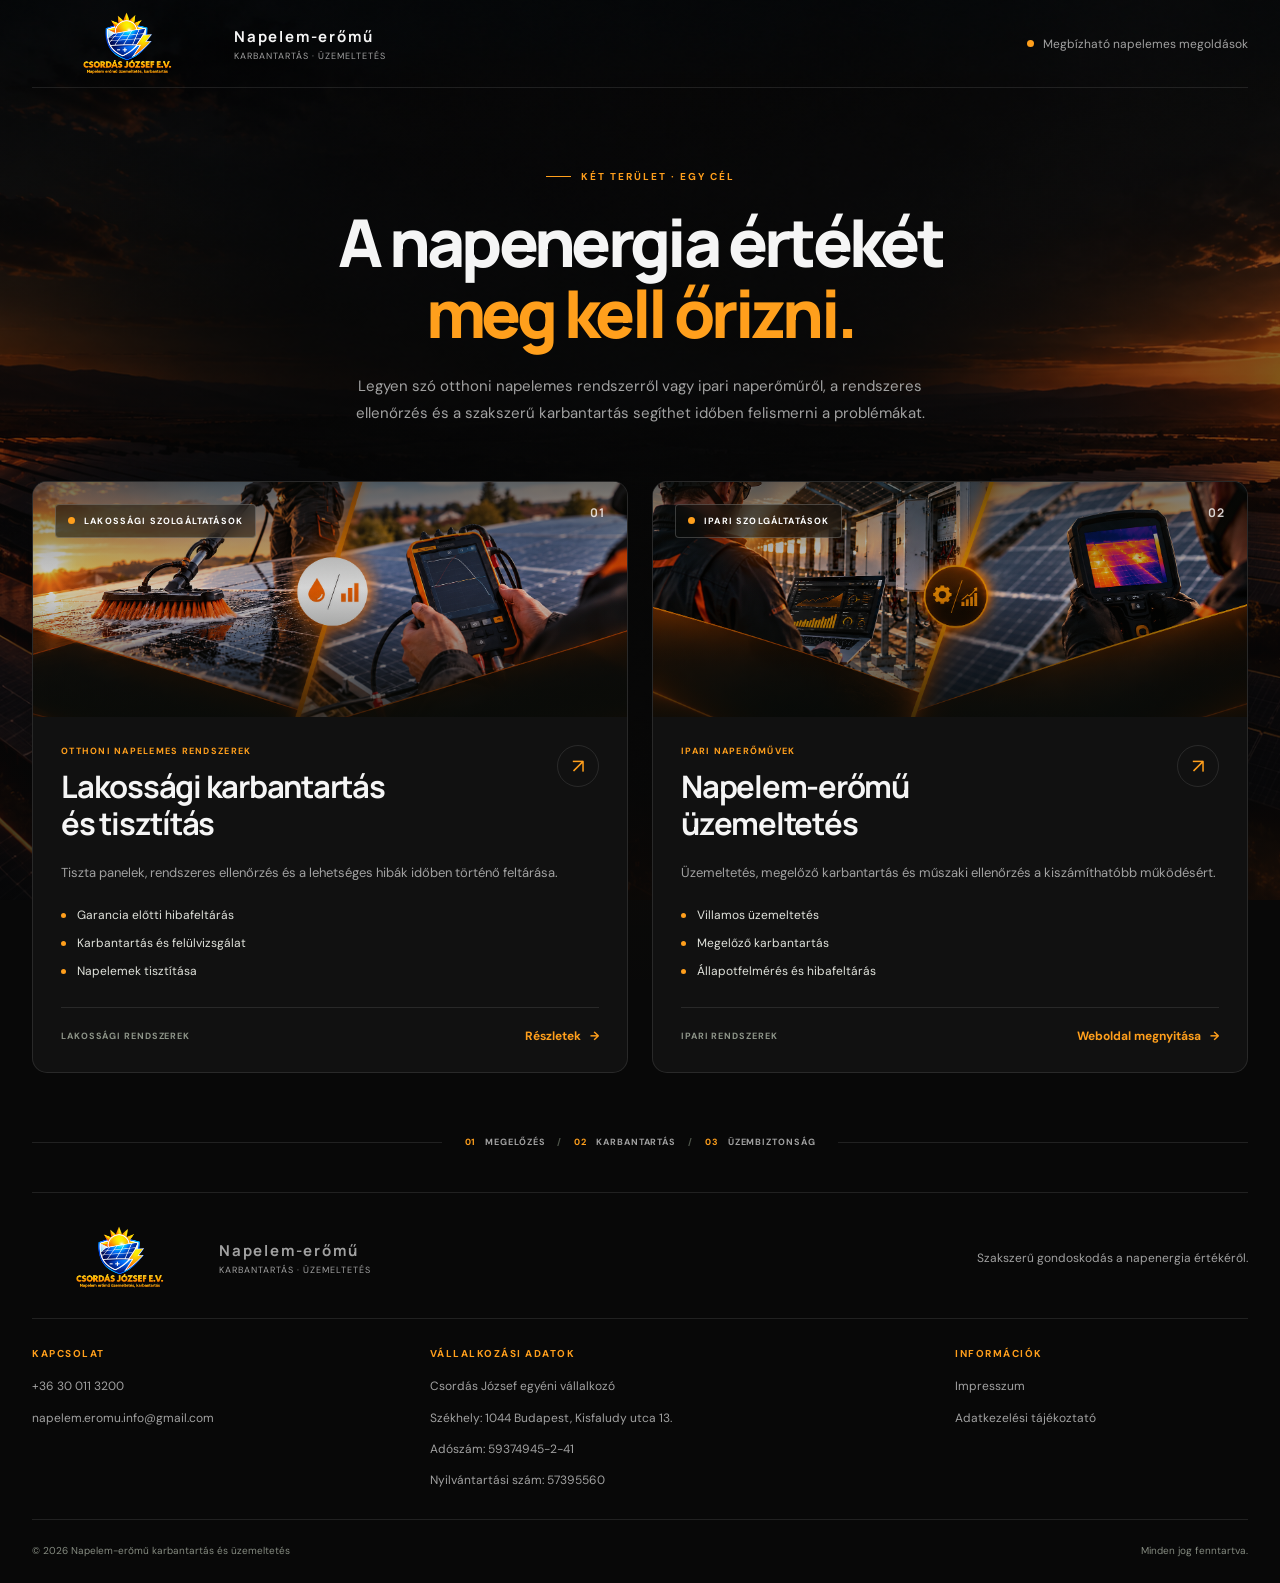
==== commit 59f790c9: "Restore complete solar maintenance website" ====
--- a/index.html
+++ b/index.html
@@ -1,1456 +1,219 @@
+
 <!DOCTYPE html>
 <html lang="hu">
-
 <head>
-
     <meta charset="UTF-8">
-
-    <meta
-        name="viewport"
-        content="width=device-width, initial-scale=1.0"
-    >
-
-    <title>
-        Naperőmű Üzemeltetés | Villamos karbantartás és felülvizsgálat
-    </title>
-
+    <meta name="viewport" content="width=device-width, initial-scale=1.0">
+
+    <title>Napelemes karbantartás és üzemeltetés</title>
     <meta
         name="description"
-        content="Ipari naperőművek villamos üzemeltetése, karbantartása, felülvizsgálata, mérése és hibafeltárása."
+        content="Lakossági napelemes karbantartás, tisztítás és felülvizsgálat, valamint ipari naperőművek üzemeltetése."
     >
-
-    <link rel="stylesheet" href="style.css">
-    <link rel="stylesheet" href="home.css">
-
+    <meta name="theme-color" content="#10130f">
+
+    <link rel="preconnect" href="https://fonts.googleapis.com">
+    <link rel="preconnect" href="https://fonts.gstatic.com" crossorigin>
+    <link
+        href="https://fonts.googleapis.com/css2?family=DM+Sans:wght@400;500;600;700&family=Manrope:wght@400;500;600;700;800&display=swap"
+        rel="stylesheet"
+    >
+    <link rel="stylesheet" href="landing.css">
 </head>
 
-
-<body id="top">
-
-
-    <!-- =========================
-         NAVBAR
-    ========================== -->
-
-    <header class="navbar">
-
-        <div class="nav-container">
-
-            <a href="index.html" class="logo">
-
+<body class="landing-page">
+    <div class="page-shell">
+        <header class="topbar">
+            <a class="brand" href="index.html" aria-label="Kezdőlap">
+                
                 <img
                     src="images/logo.png"
                     alt="Naperőmű Üzemeltetés"
+                    class="brand-logo"
                 >
-
-                <div class="logo-text">
-
-                    <span>
-                        NAPERŐMŰ
+                <span class="brand-copy">
+                    <strong>Napelem-erőmű</strong>
+                    <span>KARBANTARTÁS · ÜZEMELTETÉS</span>
+                </span>
+            </a>
+
+            <div class="topbar-note">
+                <span class="status-dot"></span>
+                Megbízható napelemes megoldások
+            </div>
+        </header>
+
+        <main>
+            <section class="intro">
+                <p class="eyebrow">
+                    <span></span>
+                    KÉT TERÜLET · EGY CÉL
+                </p>
+
+                <h1>
+                    A napenergia értékét
+                    <span>meg kell őrizni.</span>
+                </h1>
+
+                <p class="intro-text">
+                    Legyen szó otthoni napelemes rendszerről vagy ipari
+                    naperőműről, a rendszeres ellenőrzés és a szakszerű
+                    karbantartás segíthet időben felismerni a problémákat.
+                </p>
+            </section>
+
+            <section class="service-grid" aria-label="Szolgáltatási területek">
+
+                <!-- LAKOSSÁGI OLDAL -->
+                <a class="service-card residential-card" href="lakossagi.html">
+                    <div class="card-image residential-image">
+                        <span class="image-label">
+                            <span class="label-dot"></span>
+                            LAKOSSÁGI SZOLGÁLTATÁSOK
+                        </span>
+
+                        <span class="image-number">01</span>
+                    </div>
+
+                    <div class="card-content">
+                        <div class="card-heading">
+                            <div>
+                                <p class="card-kicker">OTTHONI NAPELEMES RENDSZEREK</p>
+                                <h2>Lakossági karbantartás <span>és tisztítás</span></h2>
+                            </div>
+
+                            <span class="card-arrow" aria-hidden="true">↗</span>
+                        </div>
+
+                        <p class="card-description">
+                            Tiszta panelek, rendszeres ellenőrzés és
+                            a lehetséges hibák időben történő feltárása.
+                        </p>
+
+                        <ul class="service-list">
+                            <li>Garancia előtti hibafeltárás</li>
+                            <li>Karbantartás és felülvizsgálat</li>
+                            <li>Napelemek tisztítása</li>
+                        </ul>
+
+                        <div class="card-footer">
+                            <span>LAKOSSÁGI RENDSZEREK</span>
+                            <span class="card-link">Részletek <span aria-hidden="true">→</span></span>
+                        </div>
+                    </div>
+                </a>
+
+                <!-- MEGLÉVŐ IPARI OLDAL -->
+                <a class="service-card industrial-card" href="uzemeltetes.html">
+                    <div class="card-image industrial-image">
+                        <span class="image-label">
+                            <span class="label-dot"></span>
+                            IPARI SZOLGÁLTATÁSOK
+                        </span>
+
+                        <span class="image-number">02</span>
+                    </div>
+
+                    <div class="card-content">
+                        <div class="card-heading">
+                            <div>
+                                <p class="card-kicker">IPARI NAPERŐMŰVEK</p>
+                                <h2>Napelem-erőmű<span>üzemeltetés</span></h2>
+                            </div>
+
+                            <span class="card-arrow" aria-hidden="true">↗</span>
+                        </div>
+
+                        <p class="card-description">
+                            Üzemeltetés, megelőző karbantartás és műszaki
+                            ellenőrzés a kiszámíthatóbb működésért.
+                        </p>
+
+                        <ul class="service-list">
+                            <li>Villamos üzemeltetés</li>
+                            <li>Megelőző karbantartás</li>
+                            <li>Állapotfelmérés és hibafeltárás</li>
+                        </ul>
+
+                        <div class="card-footer">
+                            <span>IPARI RENDSZEREK</span>
+                            <span class="card-link">Weboldal megnyitása <span aria-hidden="true">→</span></span>
+                        </div>
+                    </div>
+                </a>
+
+            </section>
+
+            <section class="bottom-note">
+                <div class="bottom-line"></div>
+                <p>
+                    <span>01</span> MEGELŐZÉS
+                    <span class="note-separator">/</span>
+                    <span>02</span> KARBANTARTÁS
+                    <span class="note-separator">/</span>
+                    <span>03</span> ÜZEMBIZTONSÁG
+                </p>
+                <div class="bottom-line"></div>
+            </section>
+        </main>
+
+        
+        <footer class="site-footer">
+            <div class="footer-main">
+                <a class="brand footer-brand" href="index.html">
+                    
+                    <img
+                        src="images/logo.png"
+                        alt="Naperőmű Üzemeltetés"
+                        class="brand-logo"
+                    >
+
+                    <span class="brand-copy">
+                        <strong>Napelem-erőmű</strong>
+                        <span>KARBANTARTÁS · ÜZEMELTETÉS</span>
                     </span>
-
-                    <strong>
-                        ÜZEMELTETÉS
-                    </strong>
-
-                </div>
-
-            </a>
-
-
-            <nav class="nav-menu">
-
-                <a href="#rolunk">
-                    Rólunk
                 </a>
 
-                <a href="#szolgaltatasok">
-                    Szolgáltatások
-                </a>
-
-                <a href="#referenciak">
-                    Referenciák
-                </a>
-
-                <a
-                    href="#kapcsolat"
-                    class="nav-button"
-                >
-                    Kapcsolat
-                </a>
-
-            </nav>
-
-
-            <button
-                class="menu-toggle"
-                id="menuToggle"
-            >
-                ☰
-            </button>
-
-        </div>
-
-    </header>
-
-
-
-    <main>
-
-
-        <!-- =========================
-             HERO
-        ========================== -->
-
-        <section class="hero hero-premium">
-
-            <div class="hero-overlay"></div>
-
-
-            <div class="hero-content">
-
-
-                <div class="hero-premium-label">
-
-                    <span class="hero-premium-line"></span>
-
-                    <span>
-                        IPARI NAPERŐMŰVEK
-                    </span>
-
-                    <span class="hero-premium-dot">
-                        •
-                    </span>
-
-                    <span>
-                        ÜZEMELTETÉS ÉS ÜZEMBIZTONSÁG
-                    </span>
-
-                </div>
-
-
-
-                <h1>
-
-                    A termelés értéke akkor számít,
-                    <span>
-                        ha a rendszer rendelkezésre áll.
-                    </span>
-
-                </h1>
-
-
-
-                <p>
-
-                    Ipari naperőművek villamos üzemeltetése,
-                    karbantartása, felülvizsgálata és műszaki
-                    állapotellenőrzése a kiszámíthatóbb működésért
-                    és a kiesési kockázatok csökkentéséért.
-
-                </p>
-
-
-
-                <div class="hero-buttons">
-
-                    <a
-                        href="#szolgaltatasok"
-                        class="btn btn-primary"
-                    >
-                        Szolgáltatásaink
-                        <span class="btn-arrow">→</span>
-                    </a>
-
-
-                    <a
-                        href="#kapcsolat"
-                        class="btn btn-outline"
-                    >
-                        Ajánlatot kérek
-                        <span class="btn-arrow">→</span>
-                    </a>
-
-                </div>
-
-
-
-                <div class="hero-trust">
-
-                    <div class="hero-trust-item">
-
-                        <span class="hero-trust-number">
-                            01
-                        </span>
-
-                        <span>
-                            Villamos üzemeltetés
-                        </span>
-
-                    </div>
-
-
-                    <div class="hero-trust-item">
-
-                        <span class="hero-trust-number">
-                            02
-                        </span>
-
-                        <span>
-                            Megelőző karbantartás
-                        </span>
-
-                    </div>
-
-
-                    <div class="hero-trust-item">
-
-                        <span class="hero-trust-number">
-                            03
-                        </span>
-
-                        <span>
-                            Állapotellenőrzés
-                        </span>
-
-                    </div>
-
-
-                    <div class="hero-trust-item">
-
-                        <span class="hero-trust-number">
-                            04
-                        </span>
-
-                        <span>
-                            Hibafeltárás
-                        </span>
-
-                    </div>
-
-                </div>
-
-
-            </div>
-
-
-            <div class="hero-scroll">
-
-                <span>
-                    GÖRGESS LE
-                </span>
-
-                <div class="scroll-line"></div>
-
-            </div>
-
-        </section>
-
-
-
-        <!-- =========================
-             INTRO
-        ========================== -->
-
-        <section class="intro">
-
-            <div class="section-container">
-
-                <div class="intro-grid">
-
-
-                    <div>
-
-                        <span class="section-label">
-                            ÜZEMBIZTONSÁG ÉS KOCKÁZATKEZELÉS
-                        </span>
-
-
-                        <h2>
-
-                            Egy meghibásodás költsége
-                            <span>
-                                nem a javítással kezdődik.
-                            </span>
-
-                        </h2>
-
-                    </div>
-
-
-                    <div>
-
-                        <p>
-                            Egy ipari naperőmű üzemzavara nem csupán
-                            műszaki problémát jelent. A kieső termelés,
-                            az elmaradó bevétel és az üzemszünetből eredő
-                            további következmények egyaránt hatással lehetnek
-                            a beruházás működésére.
-                        </p>
-
-
-                        <p>
-                            A megfelelő műszaki kontroll ezért nem csak
-                            a bekövetkezett hibák kezeléséről szól.
-                            A cél az eltérések időbeni felismerése,
-                            a szükséges beavatkozások tervezhetősége
-                            és a kiesések kockázatának csökkentése.
-                        </p>
-
-
-                        <p>
-                            Ebben támogatjuk partnereinket a rendszeres
-                            ellenőrzéstől és karbantartástól a mérésen,
-                            felülvizsgálaton és hibaelhárításon át.
-                        </p>
-
-                    </div>
-
-                </div>
-
-            </div>
-
-        </section>
-
-
-
-        <!-- =========================
-             SZOLGÁLTATÁSOK
-        ========================== -->
-
-        <section
-            class="services"
-            id="szolgaltatasok"
-        >
-
-            <div class="section-container">
-
-
-                <div class="section-heading services-heading">
-
-
-                    <span class="section-label">
-
-                        SZAKÉRTELEM • MEGELŐZÉS • ÜZEMBIZTONSÁG
-
-                    </span>
-
-
-                    <h2>
-
-                        Nem akkor avatkozunk be,
-                        <span>
-                            amikor már késő.
-                        </span>
-
-                    </h2>
-
-
-                    <p>
-
-                        Naperőművének hosszú távú működését nem egyetlen
-                        karbantartási feladat határozza meg. A rendszeres
-                        ellenőrzés, a célzott mérések, a felülvizsgálatok
-                        és az időben megkezdett beavatkozások együtt adják
-                        az üzembiztonság szakmai alapját.
-
-                    </p>
-
-
-                </div>
-
-
-
-                <div class="services-grid">
-
-
-                    <!-- 01 -->
-
-                    <a
-                        href="szolgaltatasok/villamos-om.html"
-                        class="service-card"
-                    >
-
-                        <div class="service-top">
-
-                            <span class="service-number">
-                                01
-                            </span>
-
-                            <span class="service-arrow">
-                                ↗
-                            </span>
-
-                        </div>
-
-
-                        <div class="service-icon">
-                            ⚡
-                        </div>
-
-
-                        <h3>
-                            Villamos O&M
-                        </h3>
-
-
-                        <p>
-                            Naperőművek villamos üzemeltetése,
-                            ellenőrzése és rendszeres karbantartása
-                            a kiszámíthatóbb működés támogatására.
-                        </p>
-
-
-                        <span class="service-link">
-                            Megnézem
-                        </span>
-
-                    </a>
-
-
-
-                    <!-- 02 -->
-
-                    <a
-                        href="szolgaltatasok/tmk-karbantartas.html"
-                        class="service-card"
-                    >
-
-                        <div class="service-top">
-
-                            <span class="service-number">
-                                02
-                            </span>
-
-                            <span class="service-arrow">
-                                ↗
-                            </span>
-
-                        </div>
-
-
-                        <div class="service-icon">
-                            🔧
-                        </div>
-
-
-                        <h3>
-                            TMK karbantartás
-                        </h3>
-
-
-                        <p>
-                            Tervezett megelőző karbantartás
-                            a váratlan meghibásodások és
-                            üzemszünetek kockázatának csökkentésére.
-                        </p>
-
-
-                        <span class="service-link">
-                            Megnézem
-                        </span>
-
-                    </a>
-
-
-
-                    <!-- 03 -->
-
-                    <a
-                        href="szolgaltatasok/hokameras-vizsgalat.html"
-                        class="service-card"
-                    >
-
-                        <div class="service-top">
-
-                            <span class="service-number">
-                                03
-                            </span>
-
-                            <span class="service-arrow">
-                                ↗
-                            </span>
-
-                        </div>
-
-
-                        <div class="service-icon">
-                            🌡️
-                        </div>
-
-
-                        <h3>
-                            Hőkamerás vizsgálat
-                        </h3>
-
-
-                        <p>
-                            Hőmérsékleti eltérések vizsgálata
-                            és az esetlegesen további ellenőrzést
-                            igénylő pontok felismerésének támogatása.
-                        </p>
-
-
-                        <span class="service-link">
-                            Megnézem
-                        </span>
-
-                    </a>
-
-
-
-                    <!-- 04 -->
-
-                    <a
-                        href="szolgaltatasok/karakterisztika.html"
-                        class="service-card"
-                    >
-
-                        <div class="service-top">
-
-                            <span class="service-number">
-                                04
-                            </span>
-
-                            <span class="service-arrow">
-                                ↗
-                            </span>
-
-                        </div>
-
-
-                        <div class="service-icon">
-                            📊
-                        </div>
-
-
-                        <h3>
-                            Karakterisztika mérés
-                        </h3>
-
-
-                        <p>
-                            PV stringek és modulok teljesítményjellemzőinek
-                            vizsgálata objektív mérési adatok alapján.
-                        </p>
-
-
-                        <span class="service-link">
-                            Megnézem
-                        </span>
-
-                    </a>
-                                        <!-- 05 -->
-
-                    <a
-                        href="szolgaltatasok/transzformator.html"
-                        class="service-card"
-                    >
-
-                        <div class="service-top">
-
-                            <span class="service-number">
-                                05
-                            </span>
-
-                            <span class="service-arrow">
-                                ↗
-                            </span>
-
-                        </div>
-
-
-                        <div class="service-icon">
-                            🔌
-                        </div>
-
-
-                        <h3>
-                            Transzformátor vizsgálat
-                        </h3>
-
-
-                        <p>
-                            Transzformátorok és kapcsolódó villamos
-                            berendezések állapotának ellenőrzése
-                            a biztonságosabb üzemeltetés támogatására.
-                        </p>
-
-
-                        <span class="service-link">
-                            Megnézem
-                        </span>
-
-                    </a>
-
-
-
-                    <!-- 06 -->
-
-                    <a
-                        href="szolgaltatasok/tavfelugyelet.html"
-                        class="service-card"
-                    >
-
-                        <div class="service-top">
-
-                            <span class="service-number">
-                                06
-                            </span>
-
-                            <span class="service-arrow">
-                                ↗
-                            </span>
-
-                        </div>
-
-
-                        <div class="service-icon">
-                            📡
-                        </div>
-
-
-                        <h3>
-                            Távfelügyelet
-                        </h3>
-
-
-                        <p>
-                            A rendelkezésre álló üzemi és termelési
-                            adatok folyamatos nyomon követése
-                            az eltérések korai felismerésének támogatására.
-                        </p>
-
-
-                        <span class="service-link">
-                            Megnézem
-                        </span>
-
-                    </a>
-
-
-
-                    <!-- 07 -->
-
-                    <a
-                        href="szolgaltatasok/villamvedelem.html"
-                        class="service-card"
-                    >
-
-                        <div class="service-top">
-
-                            <span class="service-number">
-                                07
-                            </span>
-
-                            <span class="service-arrow">
-                                ↗
-                            </span>
-
-                        </div>
-
-
-                        <div class="service-icon">
-                            🌩️
-                        </div>
-
-
-                        <h3>
-                            Villámvédelem
-                        </h3>
-
-
-                        <p>
-                            Villámvédelmi rendszerek és kapcsolódó
-                            védelmi elemek állapotának ellenőrzése
-                            a műszaki kockázatok feltárására.
-                        </p>
-
-
-                        <span class="service-link">
-                            Megnézem
-                        </span>
-
-                    </a>
-
-
-
-                    <!-- 08 -->
-
-                    <a
-                        href="szolgaltatasok/inverter-energetika.html"
-                        class="service-card"
-                    >
-
-                        <div class="service-top">
-
-                            <span class="service-number">
-                                08
-                            </span>
-
-                            <span class="service-arrow">
-                                ↗
-                            </span>
-
-                        </div>
-
-
-                        <div class="service-icon">
-                            ☀️
-                        </div>
-
-
-                        <h3>
-                            Inverter energetika
-                        </h3>
-
-
-                        <p>
-                            Inverterek működésének és energetikai
-                            teljesítményének elemzése a rendszer
-                            állapotának pontosabb értékeléséhez.
-                        </p>
-
-
-                        <span class="service-link">
-                            Megnézem
-                        </span>
-
-                    </a>
-
-
-                </div>
-
-            </div>
-
-        </section>
-
-
-
-        <!-- =========================
-             RÓLUNK
-        ========================== -->
-
-        <section
-            class="about about-premium"
-            id="rolunk"
-        >
-
-            <div class="section-container">
-
-
-                <div class="about-premium-top">
-
-
-                    <div>
-
-                        <span class="section-label">
-                            RÓLUNK
-                        </span>
-
-
-                        <h2>
-
-                            Nem csak karbantartunk.
-                            <span>
-                                A kiszámítható működést támogatjuk.
-                            </span>
-
-                        </h2>
-
-                    </div>
-
-
-                    <div class="about-premium-intro">
-
-                        <p>
-                            Ipari naperőművek villamos üzemeltetésével,
-                            karbantartásával, felülvizsgálatával és
-                            műszaki állapotellenőrzésével foglalkozunk.
-                        </p>
-
-
-                        <p>
-                            Munkánk középpontjában a rendszer üzembiztonsága,
-                            a problémák időbeni felismerése és a tervezhetőbb
-                            üzemeltetés áll.
-                        </p>
-
-                    </div>
-
-
-                </div>
-
-
-
-                <div class="about-premium-main">
-
-
-                    <div class="about-premium-image">
-
-                        <div class="about-image-overlay"></div>
-
-
-                        <div class="about-image-badge">
-
-                            <span>
-                                IPARI
-                            </span>
-
-                            NAPERŐMŰVEK
-
-                        </div>
-
-                    </div>
-
-
-
-                    <div class="about-premium-content">
-
-
-                        <div class="about-point">
-
-                            <div class="about-point-number">
-                                01
-                            </div>
-
-
-                            <div>
-
-                                <h3>
-                                    Megelőző szemlélet
-                                </h3>
-
-
-                                <p>
-                                    A cél nem kizárólag a hiba elhárítása,
-                                    hanem annak lehetőség szerinti korábbi
-                                    felismerése és a szükséges beavatkozások
-                                    tervezhetőbbé tétele.
-                                </p>
-
-                            </div>
-
-                        </div>
-
-
-
-                        <div class="about-point">
-
-                            <div class="about-point-number">
-                                02
-                            </div>
-
-
-                            <div>
-
-                                <h3>
-                                    Villamos szakmai háttér
-                                </h3>
-
-
-                                <p>
-                                    Az üzemeltetéshez kapcsolódó ellenőrzési,
-                                    karbantartási és mérési feladatokat
-                                    egységes szemléletben kezeljük.
-                                </p>
-
-                            </div>
-
-                        </div>
-
-
-
-                        <div class="about-point">
-
-                            <div class="about-point-number">
-                                03
-                            </div>
-
-
-                            <div>
-
-                                <h3>
-                                    Folyamatos kontroll
-                                </h3>
-
-
-                                <p>
-                                    A rendelkezésre álló adatok, helyszíni
-                                    vizsgálatok és rendszeres ellenőrzések
-                                    együttesen támogatják a megalapozottabb
-                                    üzemeltetési döntéseket.
-                                </p>
-
-                            </div>
-
-                        </div>
-
-
-
-                        <a
-                            href="#kapcsolat"
-                            class="about-premium-button"
-                        >
-
-                            Beszéljük át naperőműve igényeit
-
-                            <span>
-                                →
-                            </span>
-
-                        </a>
-
-
-                    </div>
-
-                </div>
-
-            </div>
-
-        </section>
-                <!-- =========================
-             REFERENCIÁK
-        ========================== -->
-
-        <section
-            class="references references-premium"
-            id="referenciak"
-        >
-
-            <div class="section-container">
-
-
-                <div class="references-premium-heading">
-
-
-                    <div>
-
-                        <span class="section-label">
-                            REFERENCIÁINK
-                        </span>
-
-
-                        <h2>
-
-                            Akikkel már
-                            <span>
-                                együtt dolgoztunk.
-                            </span>
-
-                        </h2>
-
-                    </div>
-
-
-                    <p>
-                        Korábbi szakmai együttműködéseink során
-                        ipari és energetikai környezetben is
-                        részt vettünk partnereink műszaki és
-                        üzemeltetési feladatainak támogatásában.
-                    </p>
-
-
-                </div>
-
-
-
-                <div class="references-client-grid">
-
-
-                    <!-- ID ENERGY -->
-
-                    <article class="reference-client-card">
-
-
-                        <div
-                            class="reference-client-image reference-client-image-1"
-                        >
-
-                            <div class="reference-client-overlay"></div>
-
-
-                            <div class="reference-client-top">
-
-                                <span class="reference-client-number">
-                                    01
-                                </span>
-
-
-                                <span class="reference-client-label">
-                                    REFERENCIA
-                                </span>
-
-                            </div>
-
-
-                            <div
-                                class="reference-client-title reference-client-title-logo"
-                            >
-
-                                <span>
-                                    PARTNER
-                                </span>
-
-
-                                <div
-                                    class="reference-logo-box reference-logo-light"
-                                >
-
-                                    <img
-                                        src="images/id-energy-logo.jpg"
-                                        alt="ID Energy Group"
-                                    >
-
-                                </div>
-
-                            </div>
-
-
-                        </div>
-
-
-
-                        <div class="reference-client-bottom">
-
-
-                            <div>
-
-                                <span class="reference-client-tag">
-                                    KORÁBBI EGYÜTTMŰKÖDÉS
-                                </span>
-
-
-                                <p>
-                                    Szakmai együttműködés
-                                    energetikai környezetben.
-                                </p>
-
-                            </div>
-
-
-                            <a href="#kapcsolat">
-
-                                Hasonló együttműködést keresek
-
-                                <strong>
-                                    →
-                                </strong>
-
-                            </a>
-
-
-                        </div>
-
-
-                    </article>
-
-
-
-                    <!-- PRO AKTÍV -->
-
-                    <article class="reference-client-card">
-
-
-                        <div
-                            class="reference-client-image reference-client-image-2"
-                        >
-
-                            <div class="reference-client-overlay"></div>
-
-
-                            <div class="reference-client-top">
-
-                                <span class="reference-client-number">
-                                    02
-                                </span>
-
-
-                                <span class="reference-client-label">
-                                    REFERENCIA
-                                </span>
-
-                            </div>
-
-
-                            <div
-                                class="reference-client-title reference-client-title-logo"
-                            >
-
-                                <span>
-                                    PARTNER
-                                </span>
-
-
-                                <div
-                                    class="reference-logo-box reference-logo-dark"
-                                >
-
-                                    <img
-                                        src="images/pro-aktiv-logo.png"
-                                        alt="Pro Aktív Zrt."
-                                    >
-
-                                </div>
-
-                            </div>
-
-
-                        </div>
-
-
-
-                        <div class="reference-client-bottom">
-
-
-                            <div>
-
-                                <span class="reference-client-tag">
-                                    KORÁBBI EGYÜTTMŰKÖDÉS
-                                </span>
-
-
-                                <p>
-                                    Szakmai együttműködés
-                                    ipari környezetben.
-                                </p>
-
-                            </div>
-
-
-                            <a href="#kapcsolat">
-
-                                Hasonló együttműködést keresek
-
-                                <strong>
-                                    →
-                                </strong>
-
-                            </a>
-
-
-                        </div>
-
-
-                    </article>
-
-
-                </div>
-
-
-
-                <div class="references-premium-bottom">
-
-                    <span>
-                        VILLAMOS ÜZEMELTETÉS
-                    </span>
-
-                    <span>
-                        KARBANTARTÁS
-                    </span>
-
-                    <span>
-                        MÉRÉS
-                    </span>
-
-                    <span>
-                        FELÜLVIZSGÁLAT
-                    </span>
-
-                    <span>
-                        HIBAELHÁRÍTÁS
-                    </span>
-
-                </div>
-
-
-            </div>
-
-        </section>
-
-
-
-        <!-- =========================
-             KAPCSOLAT
-        ========================== -->
-
-        <section
-            class="cta cta-premium"
-            id="kapcsolat"
-        >
-
-            <div class="cta-overlay"></div>
-
-
-            <div class="section-container">
-
-
-                <div class="cta-premium-grid">
-
-
-                    <div class="cta-premium-main">
-
-
-                        <span class="section-label">
-                            LÉPJÜNK KAPCSOLATBA
-                        </span>
-
-
-                        <h2>
-
-                            Ne a meghibásodás után
-                            <span>
-                                kezdjünk el beszélni.
-                            </span>
-
-                        </h2>
-
-
-                        <p>
-                            Beszéljük át naperőművének jelenlegi
-                            üzemeltetési, karbantartási és műszaki
-                            ellenőrzési igényeit. A megfelelő megoldás
-                            kialakítása az első lépéssel kezdődik.
-                        </p>
-
-
-                        <div class="cta-premium-buttons">
-
-
-                            <a
-                                href="mailto:info@napelemeromu-uzemeltetes.hu"
-                                class="btn btn-primary"
-                            >
-
-                                Ajánlatot kérek
-
-                                <span class="btn-arrow">
-                                    →
-                                </span>
-
-                            </a>
-
-
-                            <a
-                                href="tel:+36300113200"
-                                class="btn btn-outline"
-                            >
-
-                                +36 30 011 3200
-
-                            </a>
-
-
-                        </div>
-
-
-                    </div>
-
-
-
-                    <div class="cta-premium-side">
-
-
-                        <div class="cta-contact-card">
-
-
-                            <span class="cta-card-label">
-                                KAPCSOLAT
-                            </span>
-
-
-                            <h3>
-
-                                Beszéljük át
-                                az igényeket.
-
-                            </h3>
-
-
-
-                            <div class="cta-contact-row">
-
-                                <span>
-                                    EMAIL
-                                </span>
-
-
-                                <a
-                                    href="mailto:info@napelemeromu-uzemeltetes.hu"
-                                >
-                                    info@napelemeromu-uzemeltetes.hu
-                                </a>
-
-                            </div>
-
-
-
-                            <div class="cta-contact-row">
-
-                                <span>
-                                    TELEFON
-                                </span>
-
-
-                                <a
-                                    href="tel:+36300113200"
-                                >
-                                    +36 30 011 3200
-                                </a>
-
-                            </div>
-
-
-                        </div>
-
-
-
-                        <div class="cta-contact-note">
-
-                            <span class="cta-note-dot"></span>
-
-
-                            <p>
-                                A tervezhető üzemeltetés
-                                a megelőzéssel kezdődik.
-                            </p>
-
-                        </div>
-
-
-                    </div>
-
-
-                </div>
-
-            </div>
-
-        </section>
-
-
-    </main>
-        <!-- =========================
-         FOOTER
-    ========================== -->
-
-    <footer class="footer footer-premium">
-        <div class="section-container">
-
-            <div class="footer-premium-main">
-
-                <!-- BRAND -->
-                <div class="footer-premium-brand">
-                    <a href="index.html" class="footer-premium-logo">
-                        <img src="images/logo.png" alt="Csordás József E.V.">
-                        <span>
-                            <strong>NAPERŐMŰ</strong>
-                            <b>ÜZEMELTETÉS</b>
-                        </span>
-                    </a>
-
-                    <p>
-                        Ipari naperőművek villamos üzemeltetése,
-                        karbantartása és műszaki felülvizsgálata.
-                        Megbízható műszaki háttér az üzembiztos működésért.
-                    </p>
-
-                    <a href="index.html#kapcsolat" class="footer-premium-cta">
-                        Vegyük fel a kapcsolatot <span>↗</span>
-                    </a>
-                </div>
-
-                <!-- NAVIGÁCIÓ -->
-                <div class="footer-premium-column">
-                    <span class="footer-premium-label">FELFEDEZÉS</span>
-                    <h3>Gyors navigáció</h3>
-
-                    <a href="index.html#rolunk">Rólunk</a>
-                    <a href="index.html#szolgaltatasok">Szolgáltatásaink</a>
-                    <a href="index.html#referenciak">Referenciák</a>
-                    <a href="index.html#kapcsolat">Kapcsolat</a>
-                </div>
-
-                <!-- KAPCSOLAT -->
-                <div class="footer-premium-column">
-                    <span class="footer-premium-label">KAPCSOLAT</span>
-                    <h3>Beszéljünk a feladatról.</h3>
-
-                    <span class="footer-premium-detail-label">E-MAIL</span>
-                    <a href="mailto:info@napelemeromu-uzemeltetes.hu">
-                        info@napelemeromu-uzemeltetes.hu
-                    </a>
-
-                    <span class="footer-premium-detail-label">TELEFON</span>
+                <p class="footer-tagline">
+                    Szakszerű gondoskodás a napenergia értékéről.
+                </p>
+            </div>
+
+            <div class="footer-details">
+                <div class="footer-column">
+                    <p class="footer-heading">KAPCSOLAT</p>
+
                     <a href="tel:+36300113200">
                         +36 30 011 3200
                     </a>
-                </div>
-
-                <!-- JOGI -->
-                <div class="footer-premium-column">
-                    <span class="footer-premium-label">INFORMÁCIÓ</span>
-                    <h3>Jogi dokumentumok</h3>
-
-                    <a href="impresszum.html">Impresszum</a>
-                    <a href="adatkezeles.html">
-                        Adatkezelési tájékoztató
+
+                    <a href="mailto:napelem.eromu.info@gmail.com">
+                        napelem.eromu.info@gmail.com
                     </a>
                 </div>
 
-            </div>
-
-            <!-- CÉGES ADATOK -->
-            <div class="footer-premium-company">
-                <div class="footer-premium-company-heading">
-                    <span class="footer-premium-label">ÜZEMELTETŐ</span>
-                    <strong>Csordás József egyéni vállalkozó</strong>
+                <div class="footer-column">
+                    <p class="footer-heading">VÁLLALKOZÁSI ADATOK</p>
+
+                    <p>Csordás József egyéni vállalkozó</p>
+                    <p>Székhely: 1044 Budapest, Kisfaludy utca 13.</p>
+                    <p>Adószám: 59374945-2-41</p>
+                    <p>Nyilvántartási szám: 57395560</p>
                 </div>
 
-                <div class="footer-premium-company-data">
-                    <div>
-                        <span>Székhely</span>
-                        <strong>1044 Budapest, Kisfaludy utca 13.</strong>
-                    </div>
-
-                    <div>
-                        <span>Adószám</span>
-                        <strong>59374945-2-41</strong>
-                    </div>
-
-                    <div>
-                        <span>Nyilvántartási szám</span>
-                        <strong>57395560</strong>
-                    </div>
+                <div class="footer-column">
+                    <p class="footer-heading">INFORMÁCIÓK</p>
+
+                    <a href="impresszum.html">Impresszum</a>
+                    <a href="adatkezeles.html">Adatkezelési tájékoztató</a>
                 </div>
             </div>
 
-            <!-- ALSÓ SÁV -->
-            <div class="footer-premium-bottom">
-                <span>
-                    © <span id="footerYear"></span>
-                    Naperőmű Üzemeltetés
-                </span>
-
-                <span class="footer-premium-bottom-note">
-                    IPARI ENERGETIKA <i></i> VILLAMOS ÜZEMELTETÉS
-                </span>
-
-                <a href="#top" class="footer-premium-top">
-                    Vissza a tetejére ↑
-                </a>
-            </div>
-
-        </div>
-    </footer>
-
-    <script>
-        document.getElementById("footerYear").textContent =
-            new Date().getFullYear();
-    </script>
-
-
-    <script src="script.js"></script>
-
+            <div class="footer-bottom">
+                <span>© 2026 Napelem-erőmű karbantartás és üzemeltetés</span>
+                <span>Minden jog fenntartva.</span>
+            </div>
+        </footer>
+    </div>
 </body>
-
-</html>+</html>
--- a/landing.css
+++ b/landing.css
@@ -0,0 +1,689 @@
+
+:root {
+    --bg: #080808;
+    --panel: #111111;
+    --panel-hover: #191919;
+
+    --text: #f5f5f5;
+    --muted: #a1a1a1;
+
+    --accent: #ff9f1c;
+    --accent-hover: #ffb13b;
+
+    --border: rgba(255, 255, 255, 0.10);
+}
+
+* {
+    box-sizing: border-box;
+}
+
+html {
+    min-height: 100%;
+    scroll-behavior: smooth;
+}
+
+body {
+    margin: 0;
+    min-height: 100vh;
+    background:
+        radial-gradient(ellipse at 50% 0%, rgba(245, 166, 35, 0.075), transparent 45%),
+        var(--bg);
+    color: var(--text);
+    font-family: "DM Sans", sans-serif;
+    -webkit-font-smoothing: antialiased;
+}
+
+a {
+    color: inherit;
+    text-decoration: none;
+}
+
+.page-shell {
+    width: min(1240px, calc(100% - 64px));
+    margin: 0 auto;
+}
+
+.topbar {
+    min-height: 88px;
+    display: flex;
+    align-items: center;
+    justify-content: space-between;
+    gap: 24px;
+    border-bottom: 1px solid var(--border);
+}
+
+.brand {
+    display: inline-flex;
+    align-items: center;
+    gap: 12px;
+}
+
+.brand-symbol {
+    display: grid;
+    place-items: center;
+    width: 43px;
+    height: 43px;
+    color: var(--accent);
+}
+
+.brand-symbol svg {
+    width: 100%;
+    height: 100%;
+}
+
+.brand-copy {
+    display: grid;
+    gap: 3px;
+}
+
+.brand-copy strong {
+    font-family: "Manrope", sans-serif;
+    font-size: 15px;
+    letter-spacing: 0.12em;
+}
+
+.brand-copy > span {
+    color: var(--muted);
+    font-size: 9px;
+    letter-spacing: 0.11em;
+}
+
+.topbar-note {
+    display: flex;
+    align-items: center;
+    gap: 9px;
+    color: var(--muted);
+    font-size: 12px;
+}
+
+.status-dot,
+.label-dot {
+    flex: 0 0 auto;
+    width: 7px;
+    height: 7px;
+    border-radius: 50%;
+    background: var(--accent);
+}
+
+.intro {
+    max-width: 790px;
+    margin: 82px auto 54px;
+    text-align: center;
+}
+
+.eyebrow {
+    display: flex;
+    align-items: center;
+    justify-content: center;
+    gap: 10px;
+    margin: 0 0 24px;
+    color: var(--accent);
+    font-size: 10px;
+    font-weight: 700;
+    letter-spacing: 0.2em;
+}
+
+.eyebrow span {
+    width: 25px;
+    height: 1px;
+    background: var(--accent);
+}
+
+h1,
+h2 {
+    font-family: "Manrope", sans-serif;
+}
+
+.intro h1 {
+    margin: 0;
+    font-size: clamp(36px, 5.3vw, 66px);
+    line-height: 1.08;
+    letter-spacing: -0.055em;
+    font-weight: 800;
+}
+
+.intro h1 span {
+    display: block;
+    color: var(--accent);
+}
+
+.intro-text {
+    max-width: 590px;
+    margin: 23px auto 0;
+    color: var(--muted);
+    font-size: 15px;
+    line-height: 1.8;
+}
+
+.service-grid {
+    display: grid;
+    grid-template-columns: repeat(2, minmax(0, 1fr));
+    gap: 24px;
+    align-items: stretch;
+}
+
+.service-card {
+    min-width: 0;
+    overflow: hidden;
+    border: 1px solid var(--border);
+    border-radius: 15px;
+    background: var(--panel);
+    transition:
+        transform 220ms ease,
+        border-color 220ms ease,
+        background 220ms ease;
+}
+
+.service-card:hover {
+    transform: translateY(-6px);
+    border-color: rgba(245, 166, 35, 0.55);
+    background: var(--panel-hover);
+}
+
+.service-card:focus-visible {
+    outline: 3px solid var(--accent);
+    outline-offset: 4px;
+}
+
+.card-image {
+    position: relative;
+    display: flex;
+    align-items: flex-start;
+    justify-content: space-between;
+    min-height: 235px;
+    padding: 22px;
+    overflow: hidden;
+    background-position: center;
+    background-size: cover;
+    isolation: isolate;
+}
+
+.card-image::before {
+    position: absolute;
+    z-index: -1;
+    inset: 0;
+    content: "";
+    background: linear-gradient(
+        180deg,
+        rgba(8, 11, 8, 0.56) 0%,
+        rgba(8, 11, 8, 0.08) 45%,
+        rgba(8, 11, 8, 0.72) 100%
+    );
+    transition: background 220ms ease;
+}
+
+.service-card:hover .card-image::before {
+    background: linear-gradient(
+        180deg,
+        rgba(8, 11, 8, 0.38),
+        rgba(8, 11, 8, 0.7)
+    );
+}
+
+.industrial-image {
+    background-image: url("https://images.unsplash.com/photo-1509391366360-2e959784a276?auto=format&fit=crop&w=1200&q=85");
+}
+
+.industrial-image {
+    background-image: url("https://images.unsplash.com/photo-1497435334941-8c899ee9e8e9?auto=format&fit=crop&w=1200&q=85");
+}
+
+.image-label {
+    display: inline-flex;
+    align-items: center;
+    gap: 9px;
+    padding: 10px 12px;
+    border: 1px solid rgba(255, 255, 255, 0.2);
+    border-radius: 4px;
+    background: rgba(12, 15, 12, 0.52);
+    color: #fff;
+    font-size: 9px;
+    font-weight: 700;
+    letter-spacing: 0.13em;
+    backdrop-filter: blur(8px);
+}
+
+.image-number {
+    color: rgba(255, 255, 255, 0.8);
+    font-family: "Manrope", sans-serif;
+    font-size: 12px;
+    font-weight: 700;
+    letter-spacing: 0.1em;
+}
+
+.card-content {
+    padding: 28px;
+}
+
+.card-heading {
+    display: flex;
+    align-items: flex-start;
+    justify-content: space-between;
+    gap: 16px;
+}
+
+.card-kicker {
+    margin: 0 0 11px;
+    color: var(--accent);
+    font-size: 9px;
+    font-weight: 700;
+    letter-spacing: 0.14em;
+}
+
+.card-heading h2 {
+    margin: 0;
+    font-size: clamp(23px, 2.6vw, 31px);
+    line-height: 1.2;
+    letter-spacing: -0.04em;
+}
+
+.card-heading h2 span {
+    display: block;
+}
+
+.card-arrow {
+    display: grid;
+    flex: 0 0 auto;
+    place-items: center;
+    width: 42px;
+    height: 42px;
+    border: 1px solid var(--border);
+    border-radius: 50%;
+    color: var(--accent);
+    font-size: 20px;
+    transition:
+        color 220ms ease,
+        background 220ms ease,
+        transform 220ms ease;
+}
+
+.service-card:hover .card-arrow {
+    transform: rotate(45deg);
+    background: var(--accent);
+    color: #111;
+}
+
+.card-description {
+    margin: 19px 0 23px;
+    color: var(--muted);
+    font-size: 13px;
+    line-height: 1.8;
+}
+
+.service-list {
+    display: grid;
+    gap: 12px;
+    margin: 0;
+    padding: 0;
+    list-style: none;
+}
+
+.service-list li {
+    display: flex;
+    align-items: center;
+    gap: 11px;
+    color: #e1e3dc;
+    font-size: 12px;
+}
+
+.service-list li::before {
+    width: 5px;
+    height: 5px;
+    flex: 0 0 auto;
+    border-radius: 50%;
+    background: var(--accent);
+    content: "";
+}
+
+.card-footer {
+    display: flex;
+    align-items: center;
+    justify-content: space-between;
+    gap: 12px;
+    margin-top: 28px;
+    padding-top: 20px;
+    border-top: 1px solid var(--border);
+}
+
+.card-footer > span:first-child {
+    color: #8e9589;
+    font-size: 9px;
+    font-weight: 700;
+    letter-spacing: 0.1em;
+}
+
+.card-link {
+    display: inline-flex;
+    align-items: center;
+    gap: 9px;
+    color: var(--accent);
+    font-size: 12px;
+    font-weight: 700;
+}
+
+.card-link span {
+    transition: transform 220ms ease;
+}
+
+.service-card:hover .card-link span {
+    transform: translateX(4px);
+}
+
+.bottom-note {
+    display: flex;
+    align-items: center;
+    gap: 23px;
+    margin: 54px 0 35px;
+}
+
+.bottom-line {
+    height: 1px;
+    flex: 1;
+    background: var(--border);
+}
+
+.bottom-note p {
+    display: flex;
+    flex-wrap: wrap;
+    align-items: center;
+    justify-content: center;
+    gap: 9px;
+    color: var(--muted);
+    font-size: 9px;
+    font-weight: 700;
+    letter-spacing: 0.1em;
+}
+
+.bottom-note p span:not(.note-separator) {
+    color: var(--accent);
+}
+
+.note-separator {
+    color: #50574c;
+    margin: 0 3px;
+}
+
+.site-footer {
+    display: flex;
+    justify-content: space-between;
+    gap: 20px;
+    padding: 23px 0 30px;
+    border-top: 1px solid var(--border);
+    color: #858b80;
+    font-size: 11px;
+}
+
+@media (max-width: 760px) {
+    .page-shell {
+        width: min(100% - 36px, 540px);
+    }
+
+    .topbar {
+        min-height: 75px;
+    }
+
+    .topbar-note {
+        max-width: 125px;
+        font-size: 10px;
+        line-height: 1.5;
+    }
+
+    .intro {
+        margin: 58px auto 36px;
+    }
+
+    .intro-text {
+        font-size: 13px;
+    }
+
+    .service-grid {
+        grid-template-columns: 1fr;
+        gap: 19px;
+    }
+
+    .card-image {
+        min-height: 210px;
+    }
+
+    .card-content {
+        padding: 23px;
+    }
+
+    .card-heading h2 {
+        font-size: 27px;
+    }
+
+    .bottom-note {
+        margin: 37px 0 24px;
+    }
+
+    .bottom-note .bottom-line {
+        display: none;
+    }
+
+    .site-footer {
+        flex-direction: column;
+        gap: 9px;
+        font-size: 10px;
+    }
+}
+
+@media (prefers-reduced-motion: reduce) {
+    *,
+    *::before,
+    *::after {
+        scroll-behavior: auto !important;
+        transition-duration: 0.01ms !important;
+    }
+}
+
+/* Új főoldal – céges lábléc */
+
+.site-footer {
+    display: block;
+    padding: 32px 0 24px;
+    border-top: 1px solid var(--border);
+    color: var(--muted);
+    font-size: 12px;
+}
+
+.footer-main {
+    display: flex;
+    align-items: center;
+    justify-content: space-between;
+    gap: 24px;
+    padding-bottom: 28px;
+}
+
+.footer-brand {
+    flex-shrink: 0;
+}
+
+.footer-tagline {
+    margin: 0;
+    font-size: 12px;
+    line-height: 1.7;
+    text-align: right;
+}
+
+.footer-details {
+    display: grid;
+    grid-template-columns: 1fr 1.35fr 0.8fr;
+    gap: 32px;
+    padding: 28px 0;
+    border-top: 1px solid var(--border);
+    border-bottom: 1px solid var(--border);
+}
+
+.footer-column {
+    display: flex;
+    flex-direction: column;
+    align-items: flex-start;
+    gap: 11px;
+    min-width: 0;
+}
+
+.footer-heading {
+    margin: 0 0 5px;
+    color: var(--accent);
+    font-size: 10px;
+    font-weight: 700;
+    letter-spacing: 0.15em;
+}
+
+.footer-column p:not(.footer-heading) {
+    margin: 0;
+    line-height: 1.7;
+    overflow-wrap: anywhere;
+}
+
+.footer-column a {
+    line-height: 1.7;
+    overflow-wrap: anywhere;
+    transition: color 180ms ease;
+}
+
+.footer-column a:hover {
+    color: var(--accent);
+}
+
+.footer-bottom {
+    display: flex;
+    justify-content: space-between;
+    gap: 16px;
+    padding-top: 22px;
+    color: #858b80;
+    font-size: 10px;
+    line-height: 1.7;
+}
+
+@media (max-width: 760px) {
+    .footer-main {
+        align-items: flex-start;
+        flex-direction: column;
+        gap: 14px;
+    }
+
+    .footer-tagline {
+        text-align: left;
+    }
+
+    .footer-details {
+        grid-template-columns: 1fr;
+        gap: 28px;
+    }
+
+    .footer-bottom {
+        flex-direction: column;
+        gap: 6px;
+    }
+}
+
+/* Céges logó a főoldal fejlécében és láblécében */
+.brand-logo {
+    display: block;
+    width: 190px;
+    max-width: 100%;
+    height: auto;
+    max-height: 65px;
+    object-fit: contain;
+    flex-shrink: 0;
+}
+
+.footer-brand .brand-logo {
+    width: 175px;
+}
+
+@media (max-width: 600px) {
+    .brand-logo {
+        width: 150px;
+        max-height: 52px;
+    }
+
+    .footer-brand .brand-logo {
+        width: 150px;
+    }
+}
+
+/* Lakossági kategória háttérképe */
+.residential-image {
+    background-image:
+        linear-gradient(
+            to bottom,
+            rgba(0, 0, 0, 0.05) 20%,
+            rgba(0, 0, 0, 0.35) 100%
+        ),
+        url("images/lakossagi.jpg");
+    background-size: cover;
+    background-position: center;
+    background-repeat: no-repeat;
+}
+
+/* Ipari kategória háttérképe */
+.industrial-image {
+    background-image:
+        linear-gradient(
+            to bottom,
+            rgba(0, 0, 0, 0.05) 20%,
+            rgba(0, 0, 0, 0.35) 100%
+        ),
+        url("images/ipari.jpg");
+    background-size: cover;
+    background-position: center;
+    background-repeat: no-repeat;
+}
+
+/* Főoldali kategóriakártyák háttérképei */
+.residential-image {
+    background-image:
+        linear-gradient(
+            to bottom,
+            rgba(0, 0, 0, 0.05),
+            rgba(0, 0, 0, 0.15)
+        ),
+        url("images/lakossagi-hero.jpg");
+    background-size: cover;
+    background-position: center;
+    background-repeat: no-repeat;
+}
+
+.industrial-image {
+    background-image:
+        linear-gradient(
+            to bottom,
+            rgba(0, 0, 0, 0.05),
+            rgba(0, 0, 0, 0.15)
+        ),
+        url("images/ipari-hero.jpg");
+    background-size: cover;
+    background-position: center;
+    background-repeat: no-repeat;
+}
+/* TELJES FŐOLDALI HÁTTÉR */
+
+body.landing-page {
+    position: relative;
+    isolation: isolate;
+    background-color: #080808;
+}
+
+body.landing-page::before {
+    content: "";
+    position: fixed;
+    inset: 0;
+    z-index: -1;
+    pointer-events: none;
+
+    background:
+        linear-gradient(
+            180deg,
+            rgba(8, 8, 8, 0.38) 0%,
+            rgba(8, 8, 8, 0.52) 45%,
+            rgba(8, 8, 8, 0.78) 100%
+        ),
+        url("./images/hero-solar-bg.png") center center / cover no-repeat;
+}
+
+body.landing-page .page-shell > main {
+    background: transparent !important;
+}
